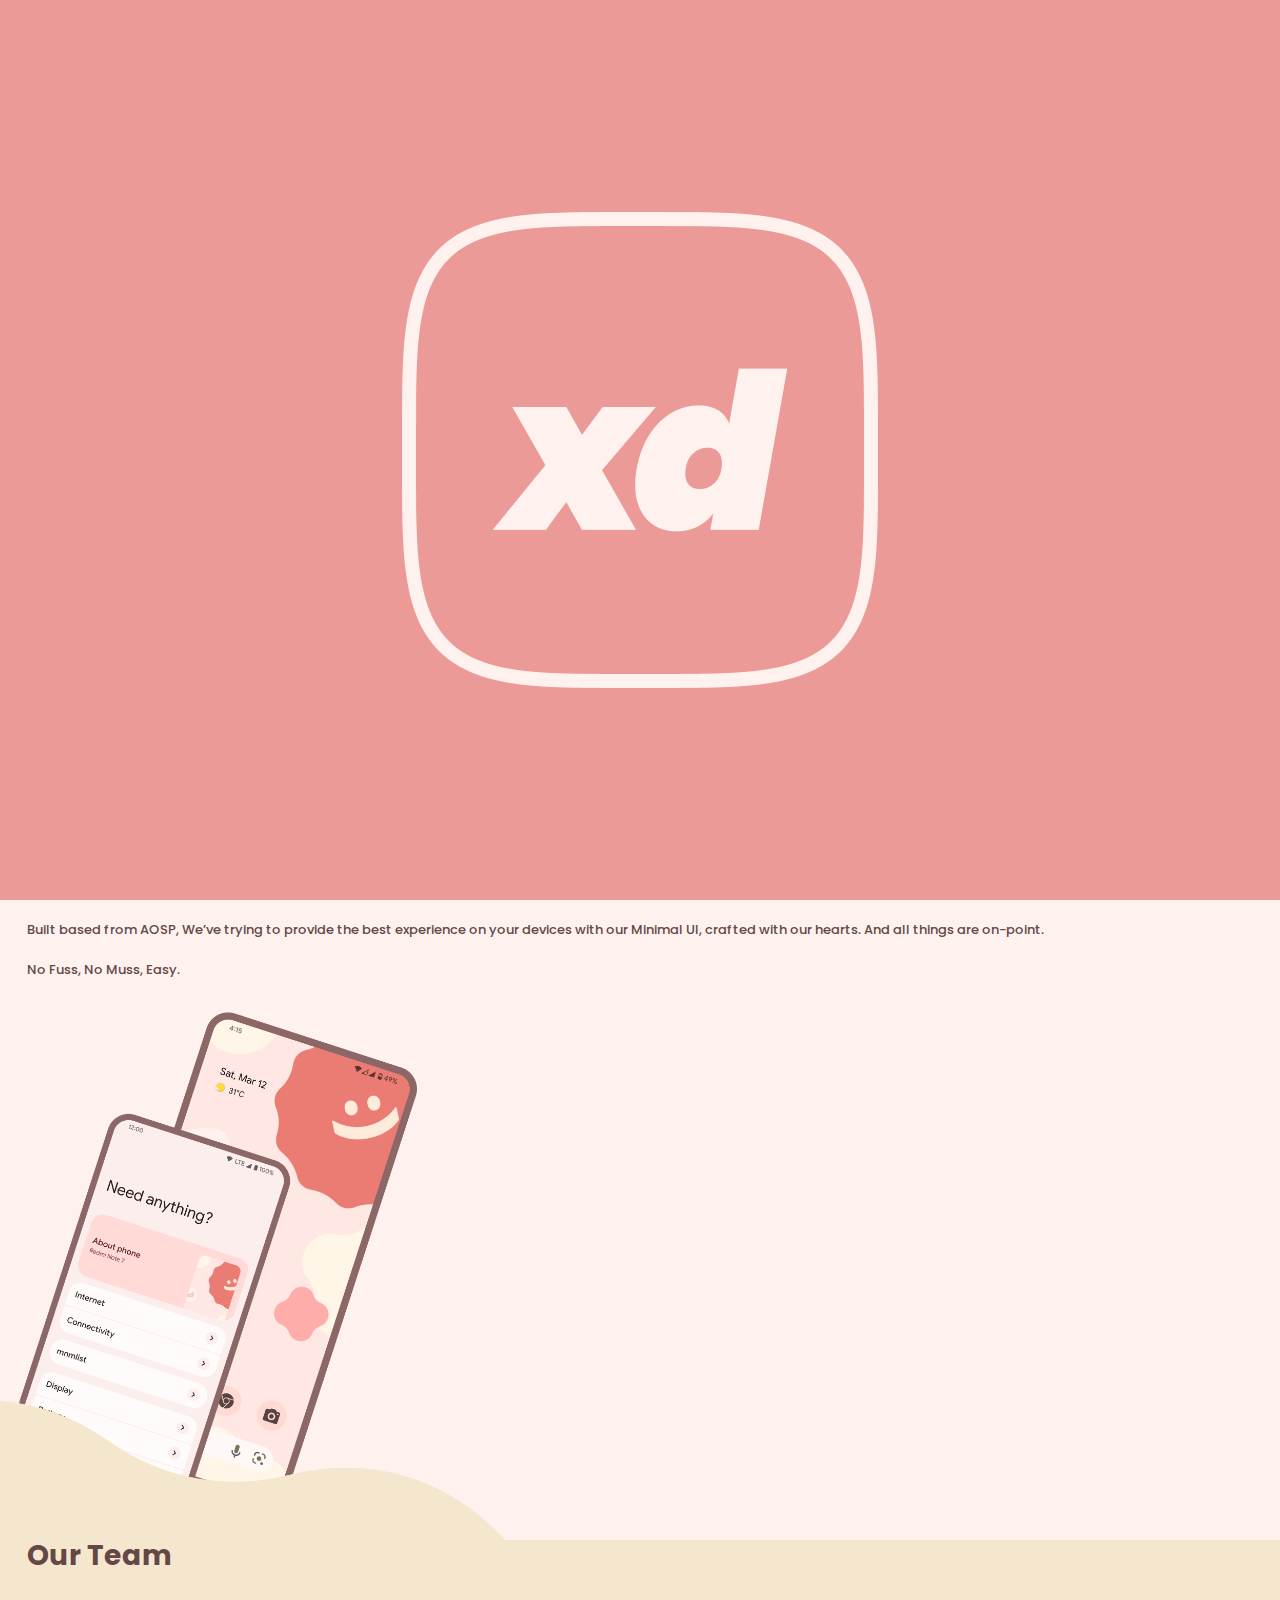
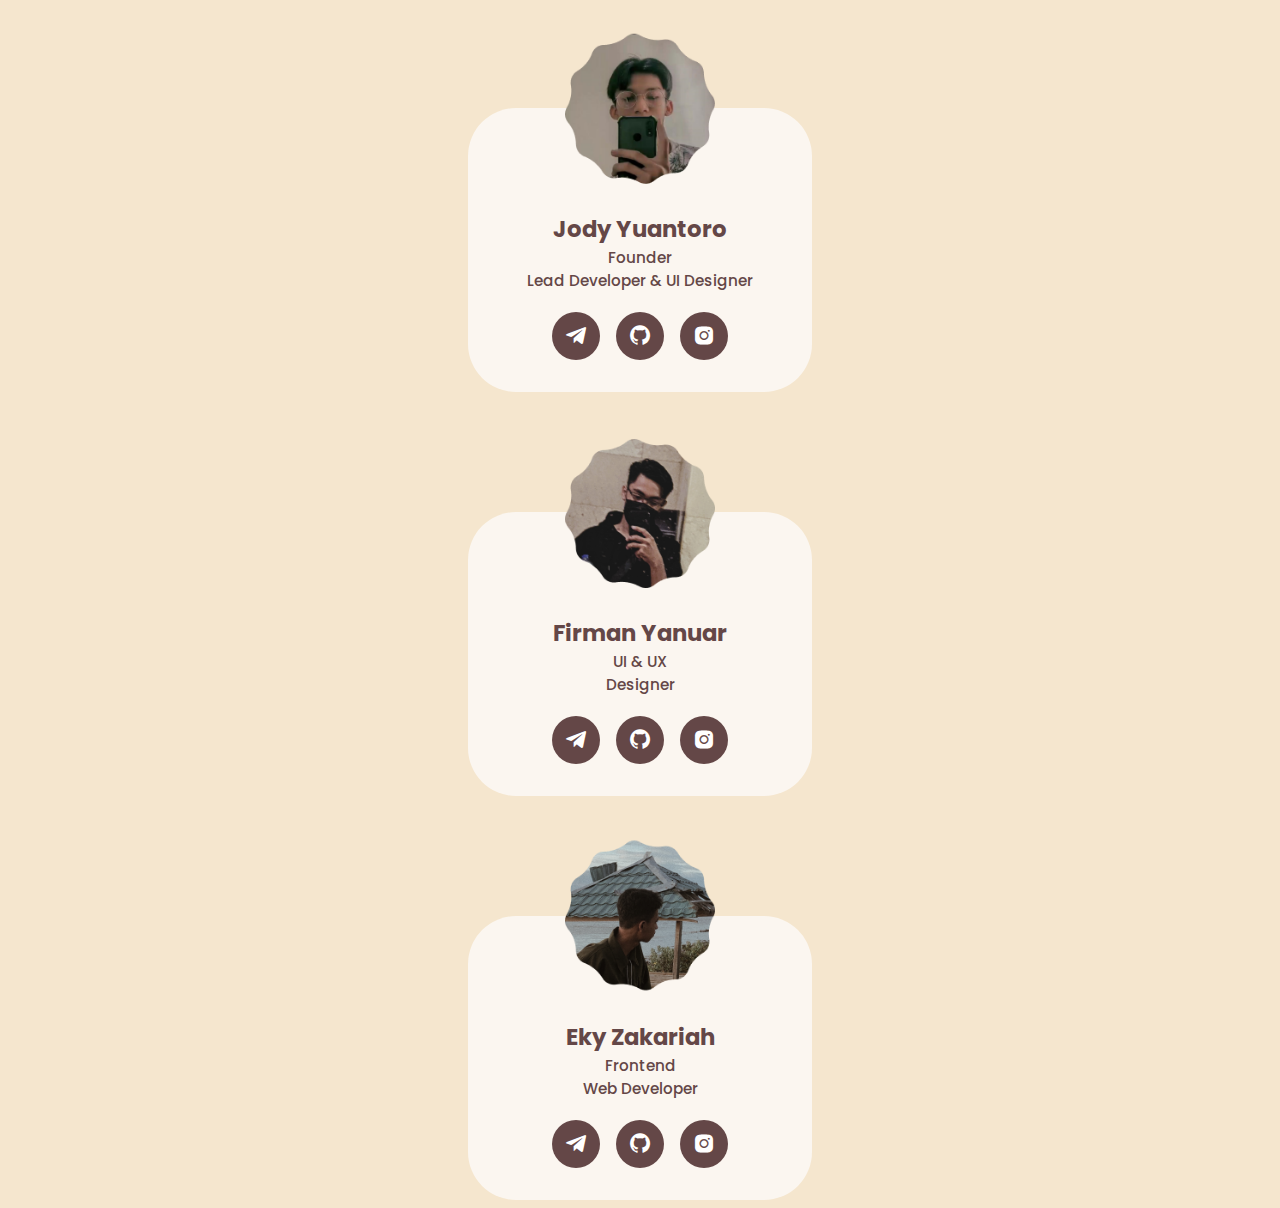
==== index.html @ 1f5476ee "xd_site: Update Firman Yanuar href" ====
<!DOCTYPE html>
<html lang="en">
   <head>
      <meta charset="UTF-8" />
      <meta http-equiv="X-UA-Compatible" content="IE=edge" />
      <meta name="viewport" content="width=device-width, initial-scale=1.0" />

      <title>xdroidOS | mnmlistBegins</title>
      <link rel="icon" type="image/x-icon" href="assets/img/xd-logo-fav.svg">

      <!-- /* =============== CSS =============== */ -->
      <link rel="stylesheet" href="assets/css/style.css" />

      <!-- /* =============== BoxIcons =============== */ -->
      <link href="https://unpkg.com/boxicons@2.1.2/css/boxicons.min.css" rel="stylesheet" />

      <!-- /* =============== Script =============== */ -->
      <script src="https://code.jquery.com/jquery-3.6.0.js" integrity="sha256-H+K7U5CnXl1h5ywQfKtSj8PCmoN9aaq30gDh27Xc0jk=" crossorigin="anonymous"></script>

   </head>
   <body>
      <div class="preloader">
         <div class="loading-bar">
            <img src="assets/img/preloading-logo.png" alt="xd" />
         </div>
      </div>
      <!-- /* =============== Header =============== */ -->
      <header id="header">
         <!-- /* =============== NavBar =============== */ -->
         <nav class="nav grid">
            <div>
               <a href="#" class="nav-logo">xd</a>
            </div>
            <div class="nav-menu" id="nav-menu">
               <ul class="nav-list">
                  <li class="nav-item">
                     <div class="nav-link-icon">
                        <i class="bx bxs-news"></i>
                     </div>
                     <a href="/news_site/news.html" class="nav-link"> News </a>
                  </li>
                  <li class="nav-item">
                     <div class="nav-link-icon">
                        <i class="bx bx-download"></i>
                     </div>
                     <a href="/release_site/release.html" class="nav-link"> Download </a>
                  </li>
                  <li class="nav-item">
                     <div class="nav-link-icon">
                        <i class="bx bx-code"></i>
                     </div>
                     <a href="https://github.com/xdroid-OSS" class="nav-link"> Sources</a>
                  </li>
                  <li class="nav-item">
                     <div class="nav-link-icon">
                        <i class="bx bx-images"></i>
                     </div>
                     <a href="/preview_site/preview.html" class="nav-link"> Screenshots </a>
                  </li>
               </ul>
            </div>
            <div class="nav-toggle" id="nav-toggle">
               <i class="bx bx-menu"></i>
            </div>
         </nav>
      </header>
      <!-- /* =============== Main =============== */ -->
      <main>
         <section id="#intro" class="intro">
            <div class="intro-content grid">
               <div class="intro-left-content">
                  <div class="intro-top">
                     <h1 class="intro-title section-title">Where Designs Meet Functionality</h1>
                     <p class="intro-text">An Android OS with Minimal Design Oriented With all the useful stuff that you love!</p>
                  </div>
                  <div class="intro-bottom">
                     <a href="/release_site/release.html" class="intro-btn">Get it Now!</a>
                  </div>
               </div>
               <div class="intro-right-content">
                  <img src="assets/img/intro.svg" alt="" class="intro-img" />
               </div>
            </div>
         </section>

         <section id="#about" class="about">
            <img src="assets/img/about-bg.png" alt="" class="about-bg" />
            <div class="about-content section grid">
               <div class="about-left-content">
                  <h1 class="about-title section-title">Brand new Experience yet Lightweight</h1>
                  <p class="about-text">
                     Built based from AOSP, We’ve trying to provide the best experience on your devices with our Minimal UI, crafted with our hearts. And all things are on-point. <br />
                     <br />
                     No Fuss, No Muss, Easy.
                  </p>
               </div>
               <div class="about-right-content">
                  <img src="assets/img/about.png" alt="" class="about-img" />
               </div>
            </div>
            <img src="assets/img/team-bg.png" alt="" class="team-header-bg" />
         </section>

         <section id="#team" class="team">
            <div class="team-content grid">
               <div class="team-top">
                  <h1 class="team-title section-title">Our Team</h1>
               </div>
               <div class="team-bottom">
                  <div class="team-card-content">
                     <div class="team-card">
                        <img src="assets/img/team1.png" alt="" class="team-card-img" />
                        <div class="team-card-info">
                           <h2 class="team-card-name">Jody Yuantoro</h2>
                           <p class="team-card-position">Founder</p>
                           <p class="team-card-position">Lead Developer & UI Designer</p>
                           <div class="team-card-link-content">
                              <a href="https://t.me/xyzuan" class="team-card-link"><i class="bx bxl-telegram team-card-link-icon"></i></a>
                              <a href="https://github.com/xyzuan" class="team-card-link"><i class="bx bxl-github team-card-link-icon"></i></a>
                              <a href="https://instagram.com/jodyyuan" class="team-card-link"><i class="bx bxl-instagram-alt team-card-link-icon"></i></a>
                           </div>
                        </div>
                     </div>

                     <div class="team-card">
                        <img src="assets/img/team2.png" alt="" class="team-card-img" />
                        <div class="team-card-info">
                           <h2 class="team-card-name">Firman Yanuar</h2>
                           <p class="team-card-position">UI & UX</p>
                           <p class="team-card-position">Designer</p>
                           <div class="team-card-link-content">
                              <a href="https://t.me/gerobaksariroti" class="team-card-link"><i class="bx bxl-telegram team-card-link-icon"></i></a>
                              <a href="https://github.com/Fr1ction" class="team-card-link"><i class="bx bxl-github team-card-link-icon"></i></a>
                              <a href="https://instagram.com/gerobaksariroti" class="team-card-link"><i class="bx bxl-instagram-alt team-card-link-icon"></i></a>
                           </div>
                        </div>
                     </div>

                     <div class="team-card">
                        <img src="assets/img/team3.png" alt="" class="team-card-img" />
                        <div class="team-card-info">
                           <h2 class="team-card-name">Eky Zakariah</h2>
                           <p class="team-card-position">Frontend</p>
                           <p class="team-card-position">Web Developer</p>
                           <div class="team-card-link-content">
                              <a href="https://t.me/hahahahahhhhh10" class="team-card-link"><i class="bx bxl-telegram team-card-link-icon"></i></a>
                              <a href="https://github.com/ekyzahahah" class="team-card-link"><i class="bx bxl-github team-card-link-icon"></i></a>
                              <a href="https://instagram.com/ekyzahahah" class="team-card-link"><i class="bx bxl-instagram-alt team-card-link-icon"></i></a>
                           </div>
                        </div>
                     </div>
                  </div>
               </div>
            </div>
         </section>
      </main>
      <!-- /* =============== Footer =============== */ -->
      <footer>
         <div class="footer-content grid"></div>
      </footer>
      <!-- /* =============== JavaScript =============== */ -->
      <script src="assets/js/script.js"></script>
   </body>
</html>
---- assets/css/style.css ----
/* =============== Google Font =============== */
@import url("https://fonts.googleapis.com/css2?family=Poppins:wght@400;500;600;700;800;900&display=swap");

/* =============== Variable =============== */
:root {
   --body-font: "Poppins", sans-serif;
   --normal-font-size: 0.95rem;
}

:root {
   --header-height: 4rem;
}

:root {
   --body-color: #ec9a98;
   --about-color: #fff2ee;
   --team-color: #f5e6ce;
   --white-text-color: #ffffff;
   --about-text-color: #644747;
   --team-text-color: #644747;
}

:root {
   --z-front: 100;
   --z-normal: 10;
   --z-back: -100;
}

/* =============== Loader =============== */
.preloader {
   position: fixed;
   top: 0;
   left: 0;
   width: 100%;
   height: 100%;
   z-index: 9999;
   background-color: var(--body-color);
 }
 .preloader .loading-bar {
   position: absolute;
   left: 50%;
   top: 50%;
   transform: translate(-50%,-50%);
 }

/* =============== Reset HTML =============== */
*,
*::before,
*::after {
   box-sizing: border-box;
   margin: 0;
   padding: 0;
}

html {
   scroll-behavior: smooth;
}

body {
   font-family: var(--body-font);
   font-size: var(--normal-font-size);
   font-weight: 500;
   background-color: var(--body-color);
}

a {
   text-decoration: none;
}

ul,
li {
   list-style: none;
}

img {
   width: 100%;
   height: auto;
   display: block;
}

/* =============== Layout =============== */
.grid {
   display: grid;
   max-width: 1280px;
   grid-template-columns: 100%;
   padding: 0 1.7rem;
}

.section-title {
   font-size: 1.75rem;
   line-height: 1.15;
}

/* =============== NavBar =============== */
header {
   width: 100%;
   z-index: var(--z-front);
}

.nav {
   height: var(--header-height);
   display: flex;
   justify-content: space-between;
   align-items: center;
}

.nav-logo {
   font-size: 1.5rem;
   font-weight: 900;
   font-style: italic;
   color: var(--white-text-color);
}

.nav-toggle {
   font-size: 1.5rem;
   color: var(--white-text-color);
}

@media screen and (max-width: 820px) {
   .nav-menu {
      background-color: var(--body-color);
      width: 90%;
      position: fixed;
      top: 50%;
      left: 50%;
      transform: translate(-50%, -50%);
      padding: 2rem 1rem;
      border-radius: 2rem;
      opacity: 0;
      visibility: hidden;
      z-index: var(--z-front);
   }

   .nav-link::after {
      display: none;
   }
}

.nav-list {
   display: flex;
   flex-direction: column;
   gap: 1.5rem;
}

.nav-item {
   display: flex;
   align-items: center;
   gap: 1.5rem;
}

.nav-link-icon {
   padding-left: 1rem;
   font-size: 1.5rem;
   color: var(--white-text-color);
   display: inline-flex;
}

.nav-link {
   color: var(--white-text-color);
   font-weight: 500;
   gap: 1rem;
   position: relative;
}

.nav-link::after {
   position: absolute;
   content: "";
   top: 22.5px;
   left: 0;
   width: 0%;
   height: 2px;
   background-color: var(--white-text-color);
   transition: all 0.3s ease;
}

.nav-link:hover:after {
   width: 100%;
}

.show-menu {
   opacity: 1;
   visibility: visible;
}

.main-blur {
   filter: blur(30px);
   background-color: rgba(255, 255, 255, 0.4);
}

/* =============== Intro =============== */
.intro {
   padding-bottom: var(--header-height);
   color: var(--white-text-color);
}

.intro-content {
   padding-top: var(--header-height);
}

.intro-text {
   font-size: small;
   color: var(--white-text-color);
}

.intro-title {
   width: 90%;
   font-size: 2rem;
   margin-bottom: 1rem;
}

.intro-top {
   margin-bottom: 2.5rem;
}

.intro-btn {
   background-color: var(--white-text-color);
   color: var(--body-color);
   padding: 0.75rem 2rem;
   border-radius: 3rem;
   font-weight: 700;
}

/* =============== About =============== */
.about {
   position: relative;
   color: var(--about-text-color);
   overflow: hidden;
}

.about-content {
   margin-top: calc(2.5 * var(--header-height));
   background-color: var(--about-color);
}

.about-text {
   color: var(--about-text-color);
   font-size: small;
}

.about-bg {
   position: absolute;
   z-index: var(--z-back);
   width: 860px;
   left: -180px;
}

.about-title {
   margin-bottom: 2rem;
}

.about-right-content {
   margin-top: 2rem;
}

.about-img {
   width: 420px;
   transform: translateX(-75px);
}

/* =============== Team =============== */
.team {
   background-color: var(--team-color);
   color: var(--about-text-color);
}

.team-title {
   color: var(--team-text-color);
}

.team-1 {
   margin-bottom: 8rem;
}

.team-header-bg {
   width: 860px;
   position: absolute;
   bottom: -720px;
   left: -300px;
}

.team-top {
   margin-bottom: calc(2 * var(--header-height));
}

.team-card-content {
   display: flex;
   flex-direction: column;
   gap: 7.5rem;
   position: relative;
   padding: 0.5rem;
}

.team-card {
   position: relative;
   display: flex;
   background-color: #FBF6F0;
   flex-direction: column;
   gap: 1rem;
   border-radius: 3rem;
   padding: 2rem;
}

.team-card-img {
   position: absolute;
   top: 50%;
   left: 50%;
   transform: translate(-50%, -145%);
   width: 150px;
}

.team-card-info {
   color: var(--team-text-color);
   padding-top: 4.5rem;
   text-align: center;
}

.team-card-name {
   color: var(--team-text-color);
}

.team-card-link-content {
   margin-top: 1.25rem;
   display: flex;
   gap: 1rem;
   justify-content: center;
   align-items: center;
}

.team-card-link {
   font-size: 1.5rem;
   background-color: var(--team-text-color);
   display: inline-flex;
   padding: 0.75rem;
   border-radius: 50%;
   color: var(--white-text-color);
}

@media screen and (max-width: 360px) {
   .section-title {
      font-size: 1.5rem;
   }

   .intro-title {
      font-size: 1.75rem;
      width: 100%;
   }
}

@media screen and (min-width: 412px) {
   .intro-title {
      width: 85%;
   }

   .intro-text {
      width: 90%;
   }

   .intro-img {
      width: 360px;
      margin: 0 auto;
   }

   .about-img {
      transform: translateX(-35px);
   }

   .team-card-content {
      width: 360px;
      margin: 0 auto;
   }
}

@media screen and (min-width: 428px) {
   .intro-title {
      width: 80%;
   }

   .about-img {
      transform: translateX(-30px);
   }
}
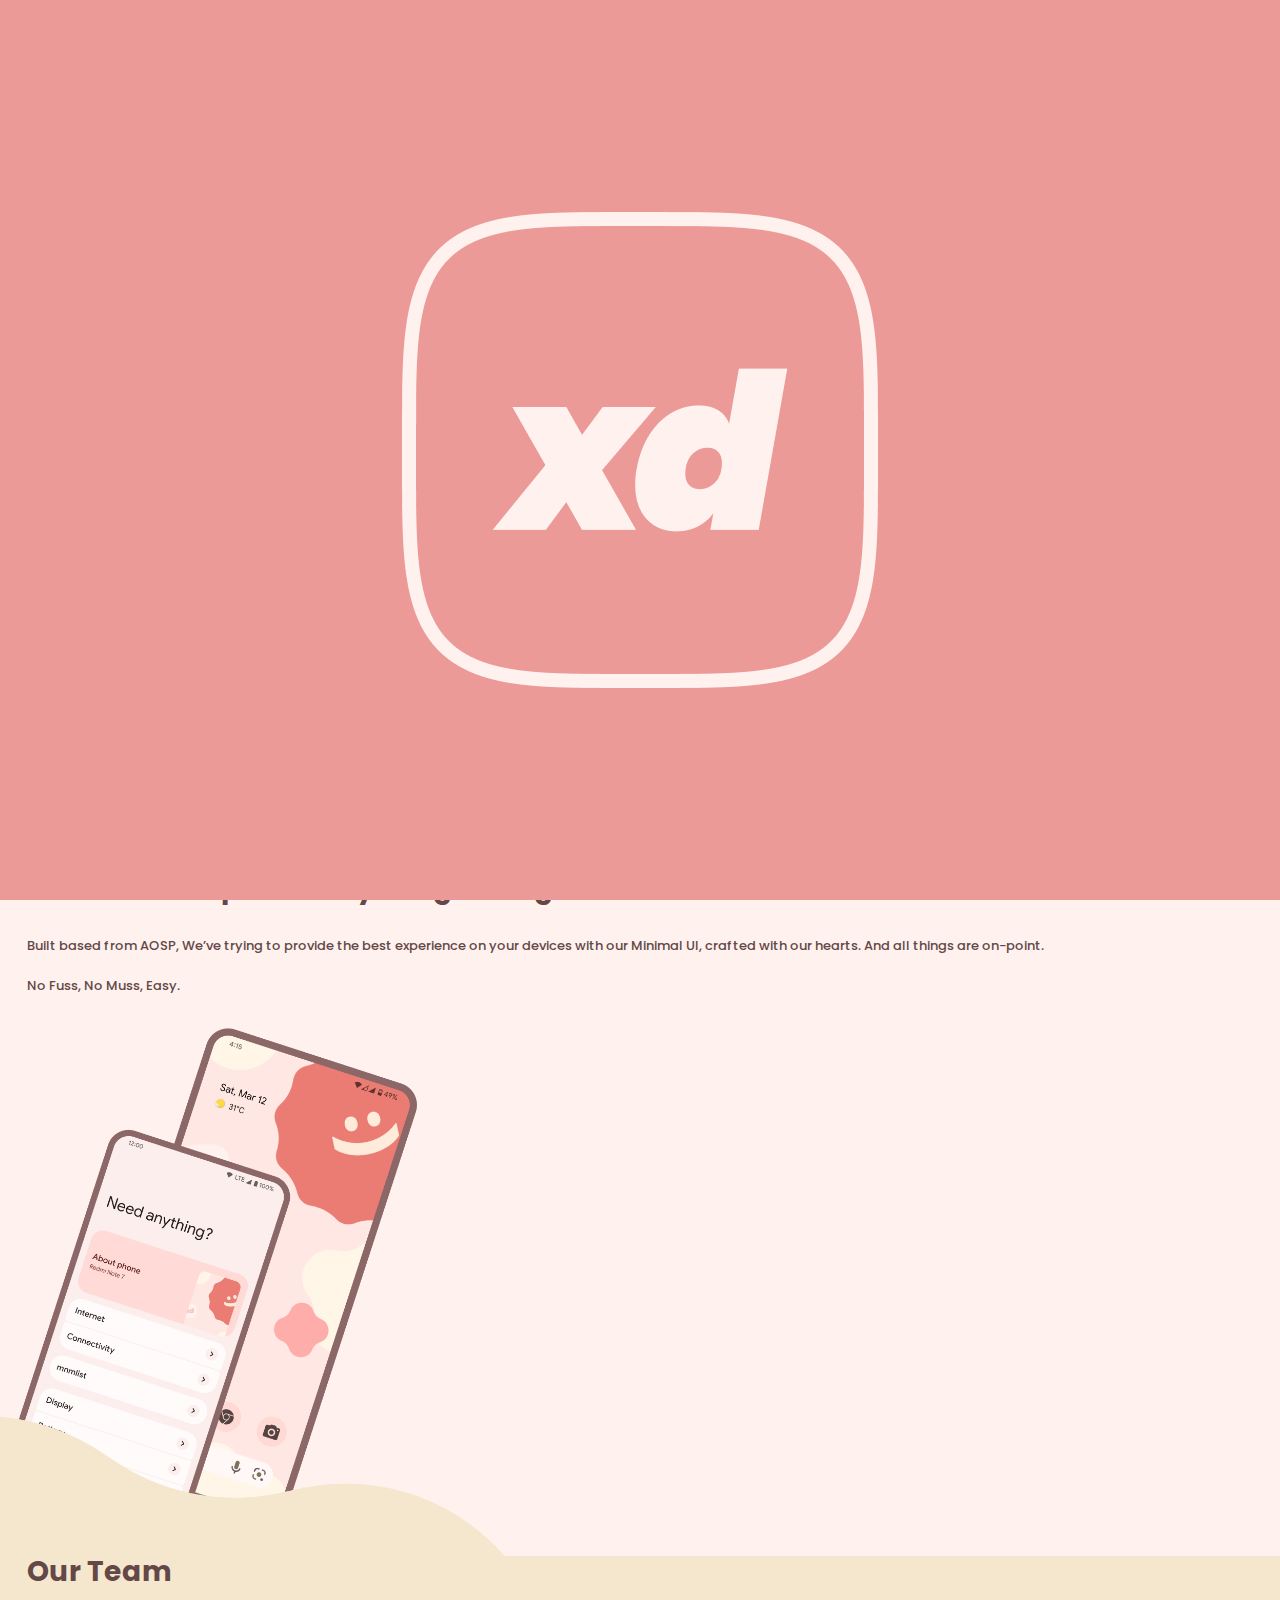
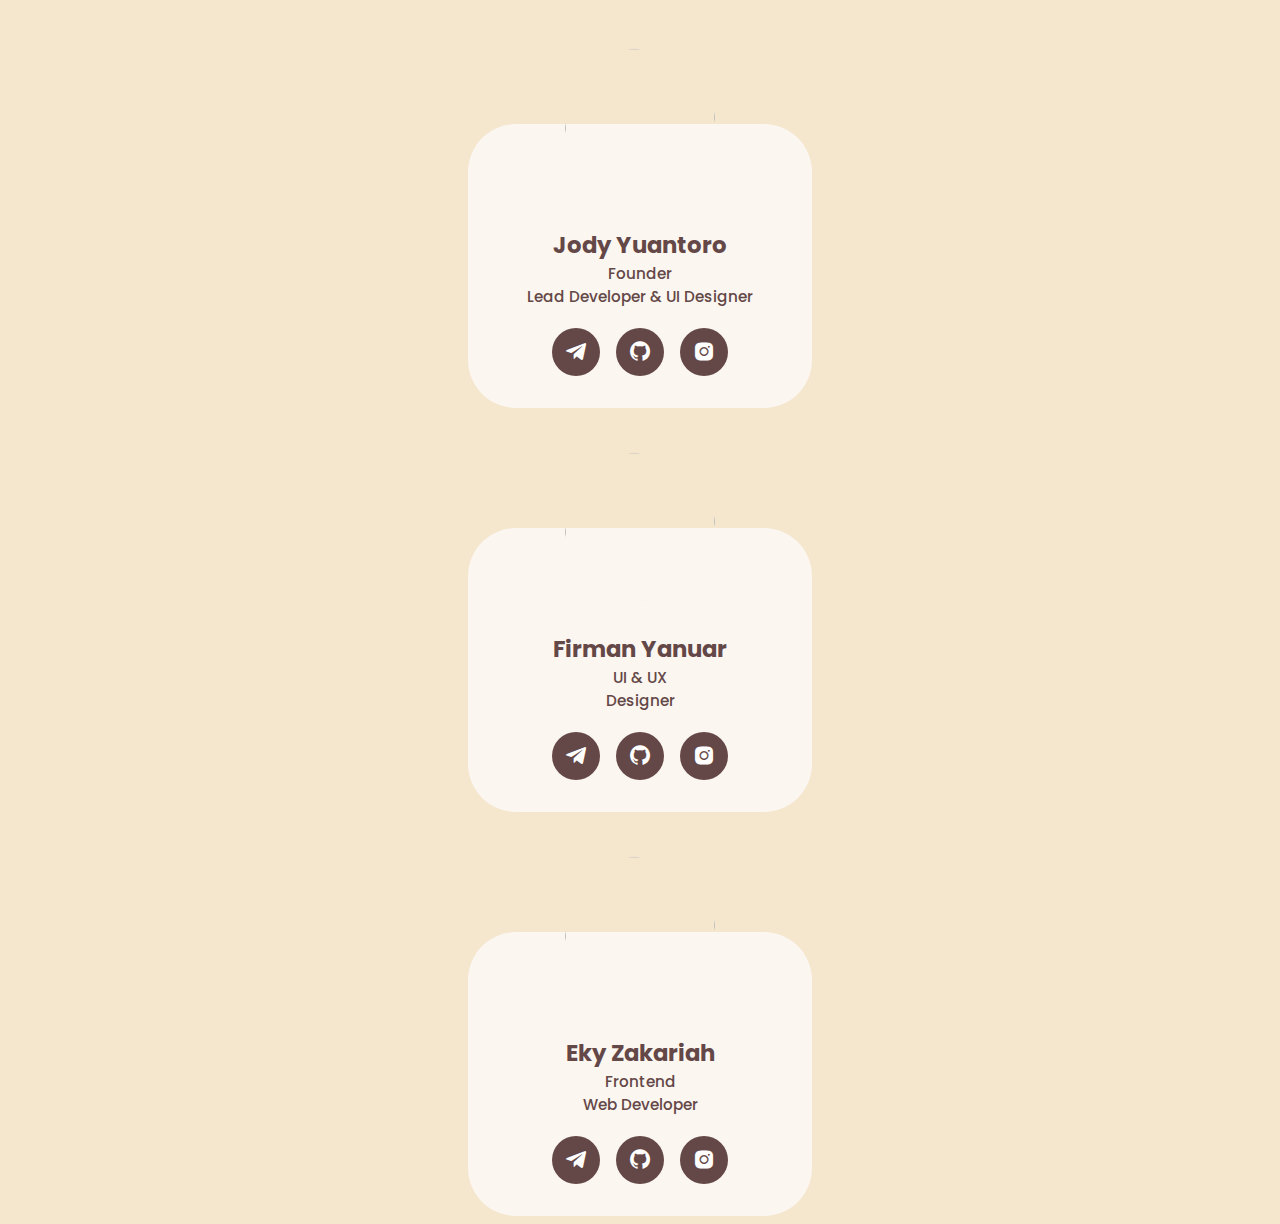
==== commit 0430238b: "xd_site: Fetch team profile image from Github" ====
--- a/index.html
+++ b/index.html
@@ -5,8 +5,28 @@
       <meta http-equiv="X-UA-Compatible" content="IE=edge" />
       <meta name="viewport" content="width=device-width, initial-scale=1.0" />
 
+      <!-- /* =============== SEO =============== */ -->
       <title>xdroidOS | mnmlistBegins</title>
-      <link rel="icon" type="image/x-icon" href="assets/img/xd-logo-fav.svg">
+      <meta name="description" content="An Android OS with Minimal Design Oriented With all the useful stuff that you love!" />
+      <meta property="og:title" content="xdroidOS | mnmlistBegins" />
+      <meta property="og:site_name" content="xdroidOS | mnmlistBegins" />
+      <meta property="og:description" content="An Android OS with Minimal Design Oriented With all the useful stuff that you love!" />
+      <meta property="og:url" content="https://xd.xyzscape.xyz" />
+      <meta property="og:image:width" content="1080" />
+      <meta property="og:image:height" content="565" />
+      <meta property="og:type" content="website" />
+      <meta property="og:locale" content="en_US" />
+      <meta property="og:image" content="https://github.com/xdroid-oss/xd_sites/raw/xyzuan/assets/img/banner.png" />
+      <meta name="twitter:card" content="summary_large_image" />
+      <meta name="twitter:site" content="@xdroidOS" />
+      <meta name="twitter:title" content="xdroidOS | mnmlistBegins" />
+      <meta name="twitter:description" content="An Android OS with Minimal Design Oriented With all the useful stuff that you love!" />
+      <meta name="twitter:image" content="https://github.com/xdroid-oss/xd_sites/raw/xyzuan/assets/img/banner.png" />
+      <meta name="twitter:image:width" content="1080" />
+      <meta name="twitter:image:height" content="565" />
+      <link rel="canonical" href="https://xd.xyzscape.xyz" />
+
+      <link rel="icon" type="image/x-icon" href="assets/img/xd-logo-fav.svg" />
 
       <!-- /* =============== CSS =============== */ -->
       <link rel="stylesheet" href="assets/css/style.css" />
@@ -109,7 +129,7 @@
                <div class="team-bottom">
                   <div class="team-card-content">
                      <div class="team-card">
-                        <img src="assets/img/team1.png" alt="" class="team-card-img" />
+                        <img src="https://avatars.githubusercontent.com/u/57469823?v=4" alt="" class="team-card-img" />
                         <div class="team-card-info">
                            <h2 class="team-card-name">Jody Yuantoro</h2>
                            <p class="team-card-position">Founder</p>
@@ -123,7 +143,7 @@
                      </div>
 
                      <div class="team-card">
-                        <img src="assets/img/team2.png" alt="" class="team-card-img" />
+                        <img src="https://avatars.githubusercontent.com/u/34088764?v=4" alt="" class="team-card-img" />
                         <div class="team-card-info">
                            <h2 class="team-card-name">Firman Yanuar</h2>
                            <p class="team-card-position">UI & UX</p>
@@ -137,7 +157,7 @@
                      </div>
 
                      <div class="team-card">
-                        <img src="assets/img/team3.png" alt="" class="team-card-img" />
+                        <img src="https://avatars.githubusercontent.com/u/99869733?v=4" alt="" class="team-card-img" />
                         <div class="team-card-info">
                            <h2 class="team-card-name">Eky Zakariah</h2>
                            <p class="team-card-position">Frontend</p>
--- a/assets/css/style.css
+++ b/assets/css/style.css
@@ -98,7 +98,7 @@
 }
 
 .nav {
-   height: var(--header-height);
+   height: 5rem;
    display: flex;
    justify-content: space-between;
    align-items: center;
@@ -305,7 +305,12 @@
    top: 50%;
    left: 50%;
    transform: translate(-50%, -145%);
+   mask-image: url(/assets/img/team-profile-mask.png);
+   mask-repeat: no-repeat;
    width: 150px;
+   height: 150px;
+   -webkit-mask-image: url(/assets/img/team-profile-mask.png);
+   -webkit-mask-repeat: no-repeat;
 }
 
 .team-card-info {
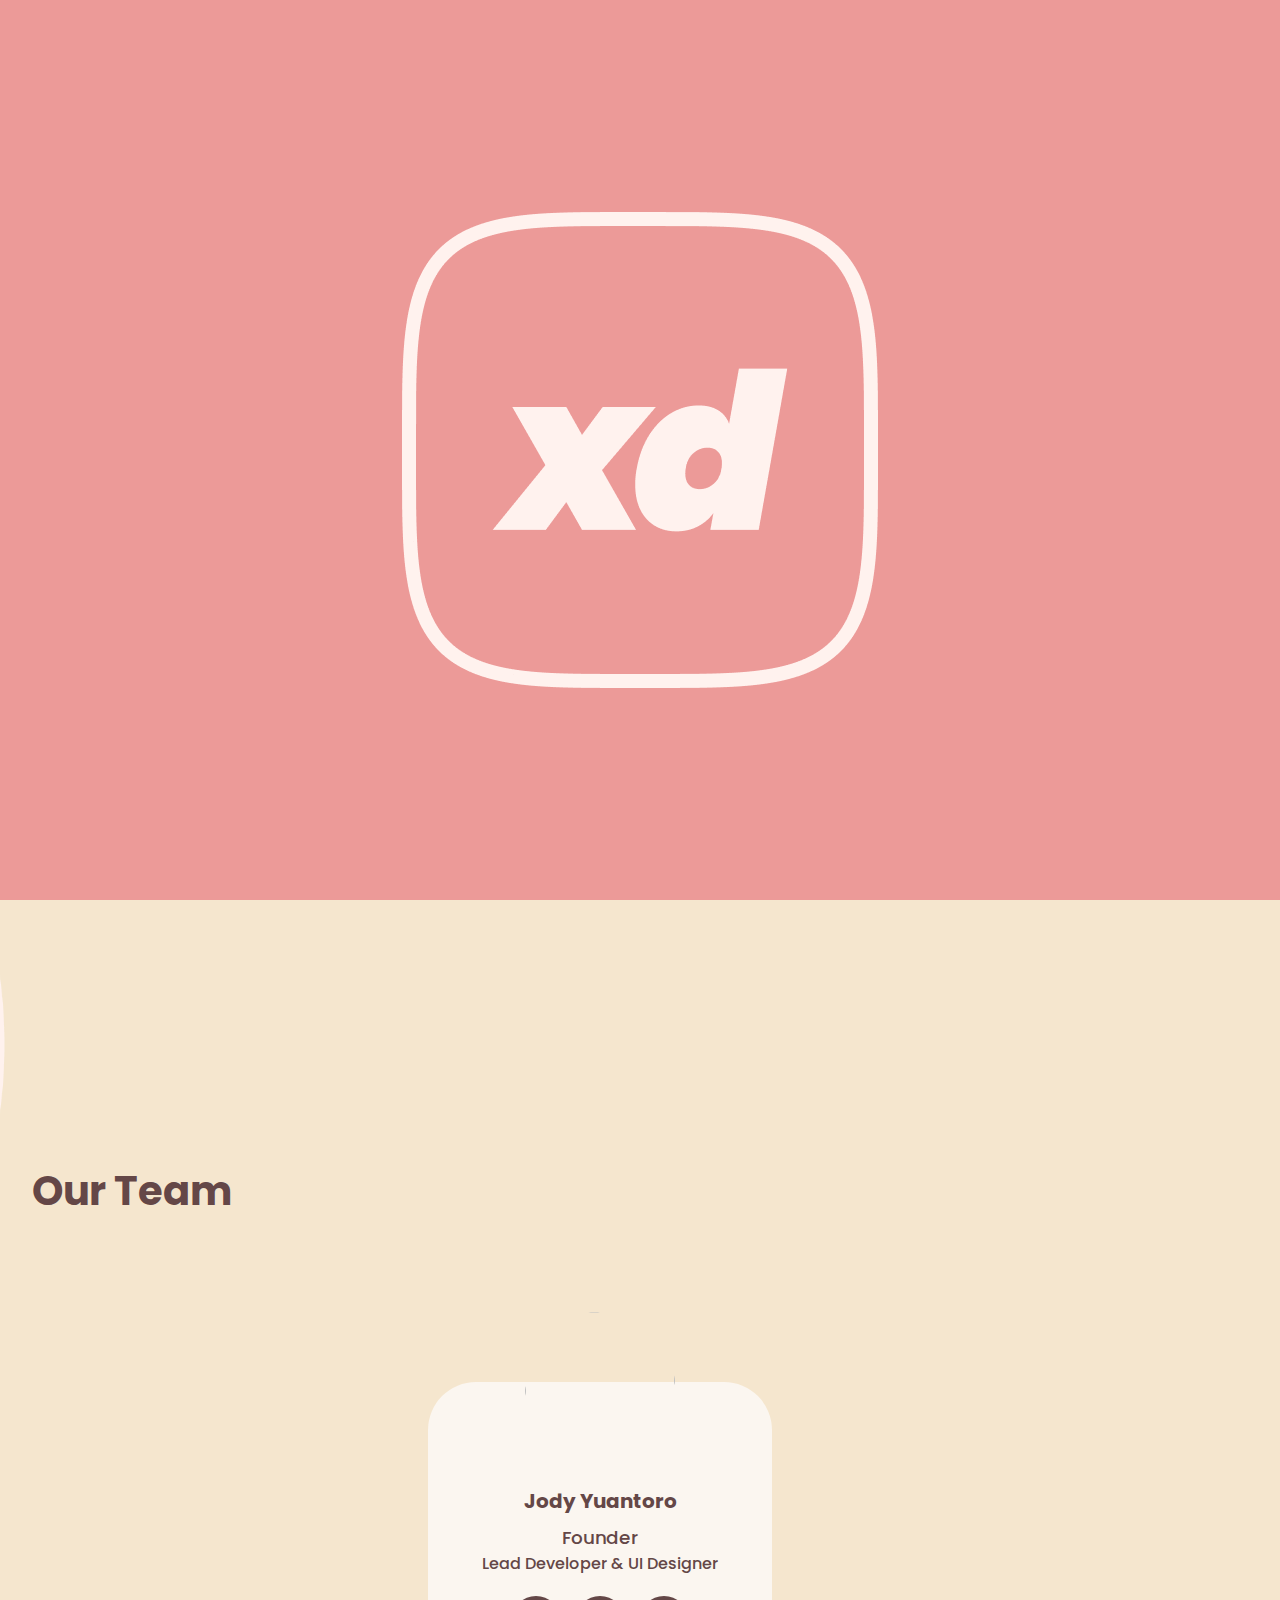
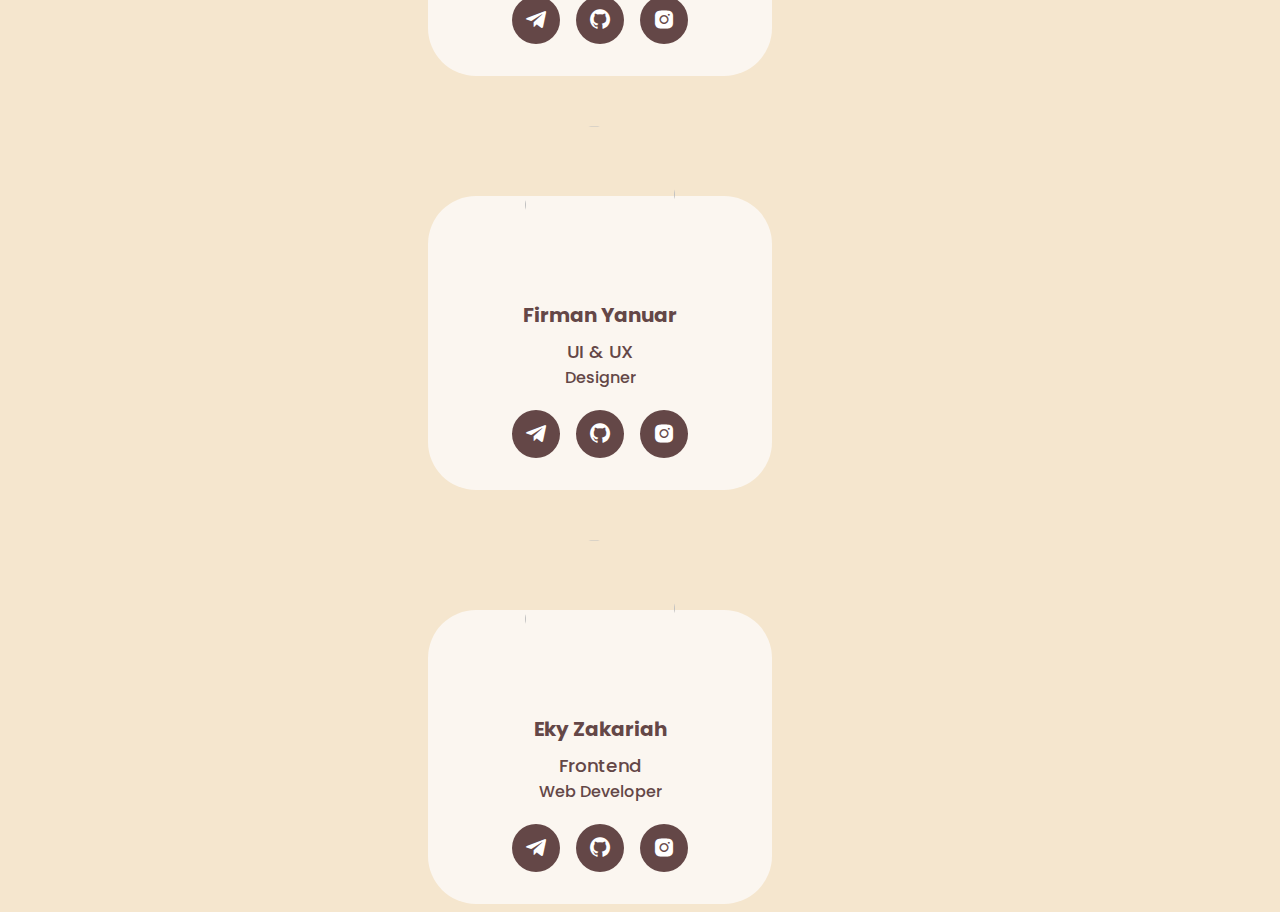
==== commit 6344a804: "xd_site: Add Responsive for Tablet view" ====
--- a/index.html
+++ b/index.html
@@ -36,7 +36,6 @@
 
       <!-- /* =============== Script =============== */ -->
       <script src="https://code.jquery.com/jquery-3.6.0.js" integrity="sha256-H+K7U5CnXl1h5ywQfKtSj8PCmoN9aaq30gDh27Xc0jk=" crossorigin="anonymous"></script>
-
    </head>
    <body>
       <div class="preloader">
@@ -178,6 +177,10 @@
       <footer>
          <div class="footer-content grid"></div>
       </footer>
+
+      <div class="scroll-content" id="scroll-up">
+         <a href="#header" class="scroll-link"><i class="bx bxs-chevron-up"></i></a>
+      </div>
       <!-- /* =============== JavaScript =============== */ -->
       <script src="assets/js/script.js"></script>
    </body>
--- a/assets/css/style.css
+++ b/assets/css/style.css
@@ -4,11 +4,19 @@
 /* =============== Variable =============== */
 :root {
    --body-font: "Poppins", sans-serif;
-   --normal-font-size: 0.95rem;
+   --normal-font-size: 0.85rem;
 }
 
 :root {
-   --header-height: 4rem;
+   --header-height: 5rem;
+   --normal-font-size: 1.15rem;
+}
+
+@media screen and (max-width: 540px) {
+   :root {
+      --header-height: 4rem;
+      --normal-font-size: 0.85rem;
+   }
 }
 
 :root {
@@ -35,13 +43,13 @@
    height: 100%;
    z-index: 9999;
    background-color: var(--body-color);
- }
- .preloader .loading-bar {
+}
+.preloader .loading-bar {
    position: absolute;
    left: 50%;
    top: 50%;
-   transform: translate(-50%,-50%);
- }
+   transform: translate(-50%, -50%);
+}
 
 /* =============== Reset HTML =============== */
 *,
@@ -58,7 +66,6 @@
 
 body {
    font-family: var(--body-font);
-   font-size: var(--normal-font-size);
    font-weight: 500;
    background-color: var(--body-color);
 }
@@ -81,7 +88,7 @@
 /* =============== Layout =============== */
 .grid {
    display: grid;
-   max-width: 1280px;
+   max-width: 1200px;
    grid-template-columns: 100%;
    padding: 0 1.7rem;
 }
@@ -116,7 +123,7 @@
    color: var(--white-text-color);
 }
 
-@media screen and (max-width: 820px) {
+@media screen and (max-width: 767px) {
    .nav-menu {
       background-color: var(--body-color);
       width: 90%;
@@ -197,23 +204,28 @@
    padding-top: var(--header-height);
 }
 
-.intro-text {
-   font-size: small;
-   color: var(--white-text-color);
-}
-
 .intro-title {
    width: 90%;
-   font-size: 2rem;
+   font-size: 1.85rem;
    margin-bottom: 1rem;
+}
+
+.intro-text {
+   color: var(--white-text-color);
+   font-size: var(--normal-font-size);
 }
 
 .intro-top {
    margin-bottom: 2.5rem;
 }
 
+.intro-bottom {
+   max-width: max-content;
+}
+
 .intro-btn {
    background-color: var(--white-text-color);
+   font-size: var(--normal-font-size);
    color: var(--body-color);
    padding: 0.75rem 2rem;
    border-radius: 3rem;
@@ -234,7 +246,7 @@
 
 .about-text {
    color: var(--about-text-color);
-   font-size: small;
+   font-size: var(--normal-font-size);
 }
 
 .about-bg {
@@ -254,7 +266,7 @@
 
 .about-img {
    width: 420px;
-   transform: translateX(-75px);
+   transform: translateX(-80px);
 }
 
 /* =============== Team =============== */
@@ -293,7 +305,7 @@
 .team-card {
    position: relative;
    display: flex;
-   background-color: #FBF6F0;
+   background-color: #fbf6f0;
    flex-direction: column;
    gap: 1rem;
    border-radius: 3rem;
@@ -305,11 +317,11 @@
    top: 50%;
    left: 50%;
    transform: translate(-50%, -145%);
-   mask-image: url(/assets/img/team-profile-mask.png);
+   mask-image: url(/assets/img/team-profile-mask.svg);
    mask-repeat: no-repeat;
    width: 150px;
    height: 150px;
-   -webkit-mask-image: url(/assets/img/team-profile-mask.png);
+   -webkit-mask-image: url(/assets/img/team-profile-mask.svg);
    -webkit-mask-repeat: no-repeat;
 }
 
@@ -321,6 +333,12 @@
 
 .team-card-name {
    color: var(--team-text-color);
+   font-size: 1.25rem;
+}
+
+.team-card-position:nth-child(2) {
+   margin-top: 0.5rem;
+   font-size: var(--normal-font-size);
 }
 
 .team-card-link-content {
@@ -340,20 +358,37 @@
    color: var(--white-text-color);
 }
 
-@media screen and (max-width: 360px) {
-   .section-title {
-      font-size: 1.5rem;
-   }
-
-   .intro-title {
-      font-size: 1.75rem;
-      width: 100%;
+.scroll-content {
+   position: fixed;
+   background-color: var(--body-color);
+   bottom: 30px;
+   right: 30px;
+   display: none;
+   justify-content: center;
+   align-items: center;
+   padding: 0.5rem;
+   border-radius: 0.75rem;
+}
+
+.scroll-link {
+   font-size: 2rem;
+   display: inline-flex;
+   color: var(--white-text-color);
+}
+
+@media screen and (min-width: 390px) {
+   .intro-title {
+      width: 90%;
+   }
+
+   .about-img {
+      transform: translateX(-70px);
    }
 }
 
 @media screen and (min-width: 412px) {
    .intro-title {
-      width: 85%;
+      width: 80%;
    }
 
    .intro-text {
@@ -366,7 +401,7 @@
    }
 
    .about-img {
-      transform: translateX(-35px);
+      transform: translateX(-45px);
    }
 
    .team-card-content {
@@ -383,4 +418,172 @@
    .about-img {
       transform: translateX(-30px);
    }
-}
+
+   .about-title {
+      width: 90%;
+   }
+}
+
+@media screen and (min-width: 540px) {
+   .intro-title {
+      font-size: 2rem;
+      width: 65%;
+   }
+
+   .intro-text {
+      width: 65%;
+   }
+
+   .intro-img {
+      transform: translateX(20px);
+   }
+
+   .about-bg {
+      width: 250%;
+      left: -300px;
+   }
+
+   .team-header-bg {
+      width: 200%;
+      bottom: -930px;
+      left: -280px;
+   }
+
+   .about-img {
+      width: 440px;
+      transform: translateX(30px);
+   }
+}
+
+@media screen and (min-width: 568px) {
+   .intro-title {
+      width: 70%;
+   }
+}
+
+@media screen and (min-width: 767px) {
+   .nav-toggle {
+      display: none;
+   }
+
+   .nav-list {
+      flex-direction: row;
+      justify-content: flex-end;
+   }
+
+   .nav-link-icon {
+      display: none;
+   }
+
+   .grid {
+      padding: 0 2rem;
+   }
+
+   .section-title {
+      font-size: 2.25rem;
+   }
+
+   .nav-menu {
+      width: 60%;
+   }
+
+   .nav-logo,
+   .nav-toggle {
+      font-size: 2rem;
+   }
+
+   .intro-content {
+      padding-top: var(--header-height);
+      position: relative;
+   }
+
+   .intro-title {
+      width: 50%;
+   }
+
+   .intro-text {
+      width: 60%;
+   }
+
+   .intro-img {
+      position: absolute;
+      width: 480px;
+      top: -50%;
+      right: -50%;
+      transform: translate(-70%, 12.5%);
+      z-index: var(--z-back);
+   }
+
+   .about {
+      padding-bottom: calc(3 * var(--header-height));
+      position: relative;
+   }
+
+   .about-content {
+      grid-template-columns: 75% 25%;
+      background-color: transparent;
+   }
+
+   .about-bg {
+      width: 180%;
+      top: 50px;
+      left: -500px;
+   }
+
+   .about-text {
+      width: 70.5%;
+      text-align: justify;
+   }
+
+   .about-img {
+      position: absolute;
+      width: 510px;
+      top: 120px;
+      right: -45px;
+   }
+
+   .team-header-bg {
+      width: 160%;
+      bottom: -1050px;
+      left: -190px;
+   }
+
+   .scroll-link {
+      font-size: 2.5rem;
+   }
+}
+
+@media screen and (min-width: 800px) {
+   .section-title {
+      font-size: 2.5rem;
+   }
+
+   .intro-title {
+      width: 55%;
+   }
+
+   .about-title {
+      width: 90%;
+   }
+
+   .about-img {
+      top: 140px;
+      right: -45px;
+   }
+
+   .team-header-bg {
+      bottom: -1105px;
+   }
+}
+
+@media screen and (min-width: 820px) {
+   .team-header-bg {
+      bottom: -1135px;
+   }
+}
+
+@media screen and (min-width: 834px) {
+   .team-header-bg {
+      bottom: -1150px;
+   }
+}
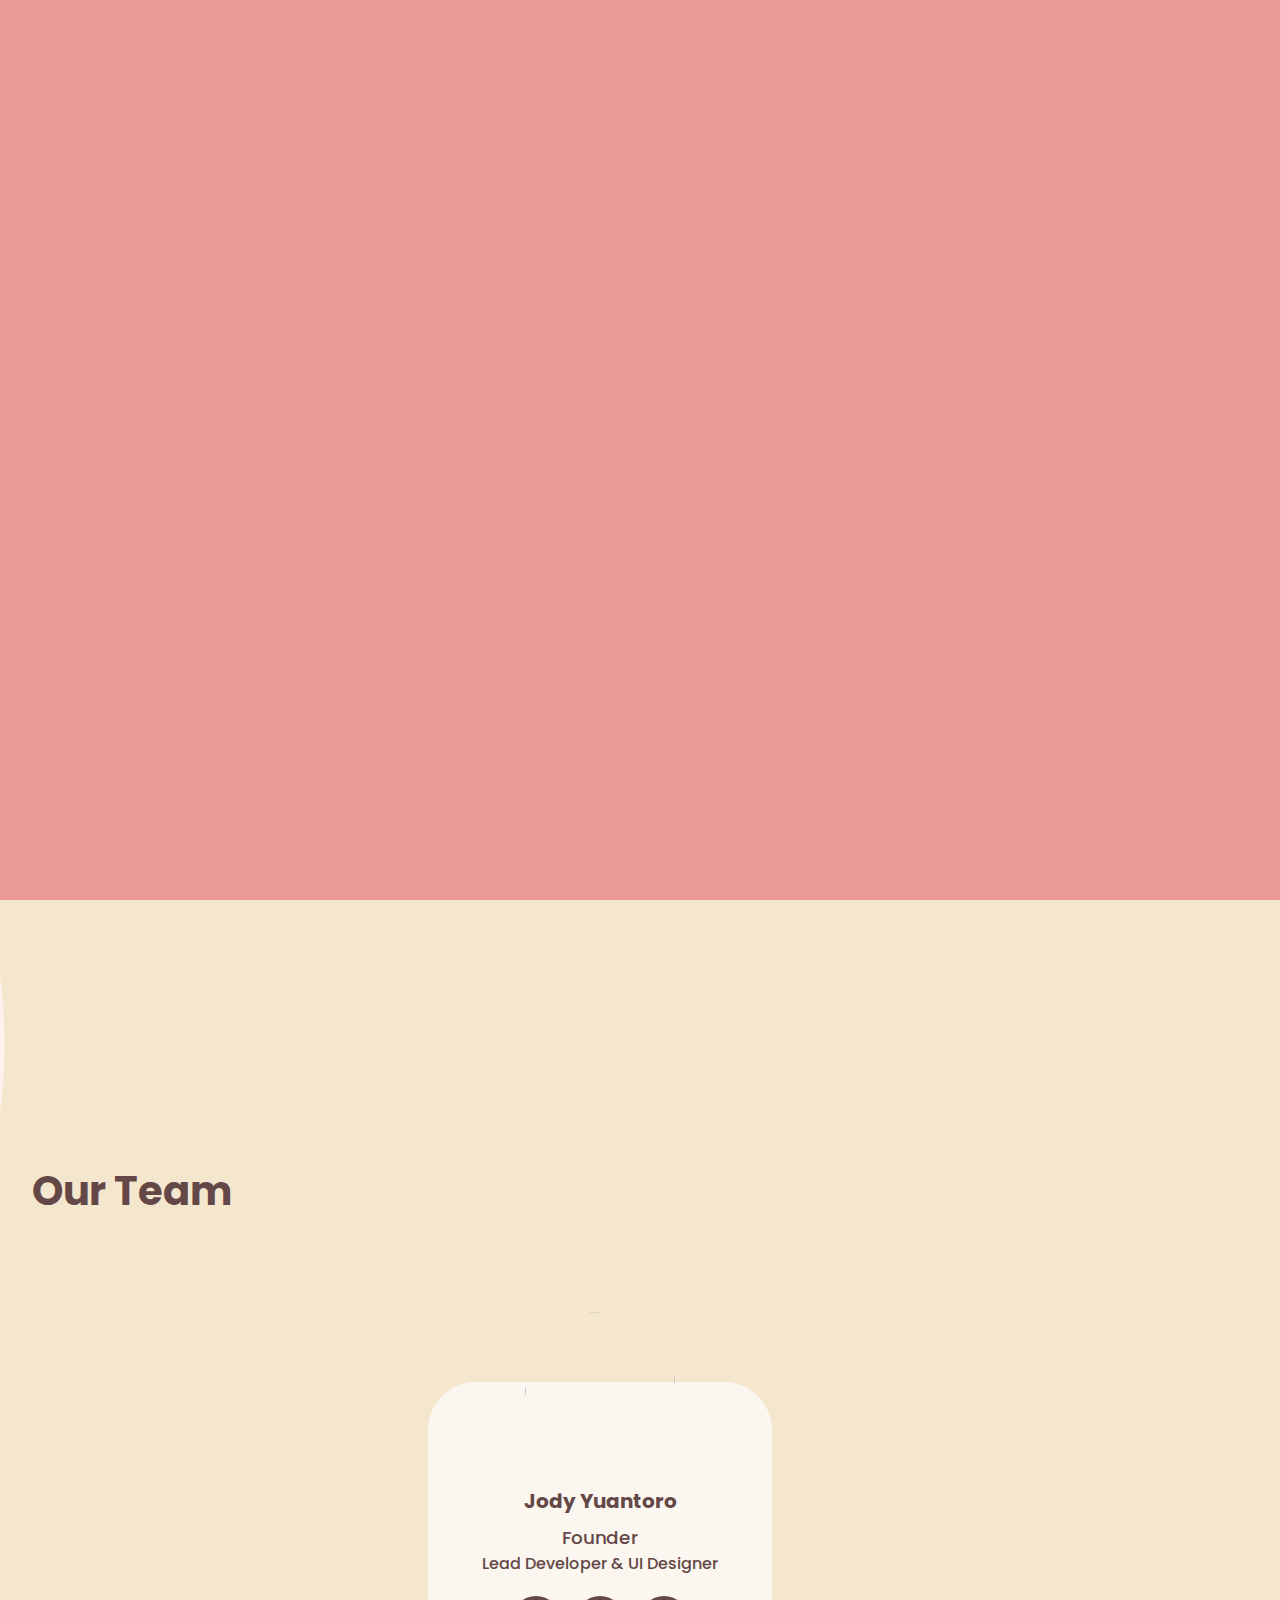
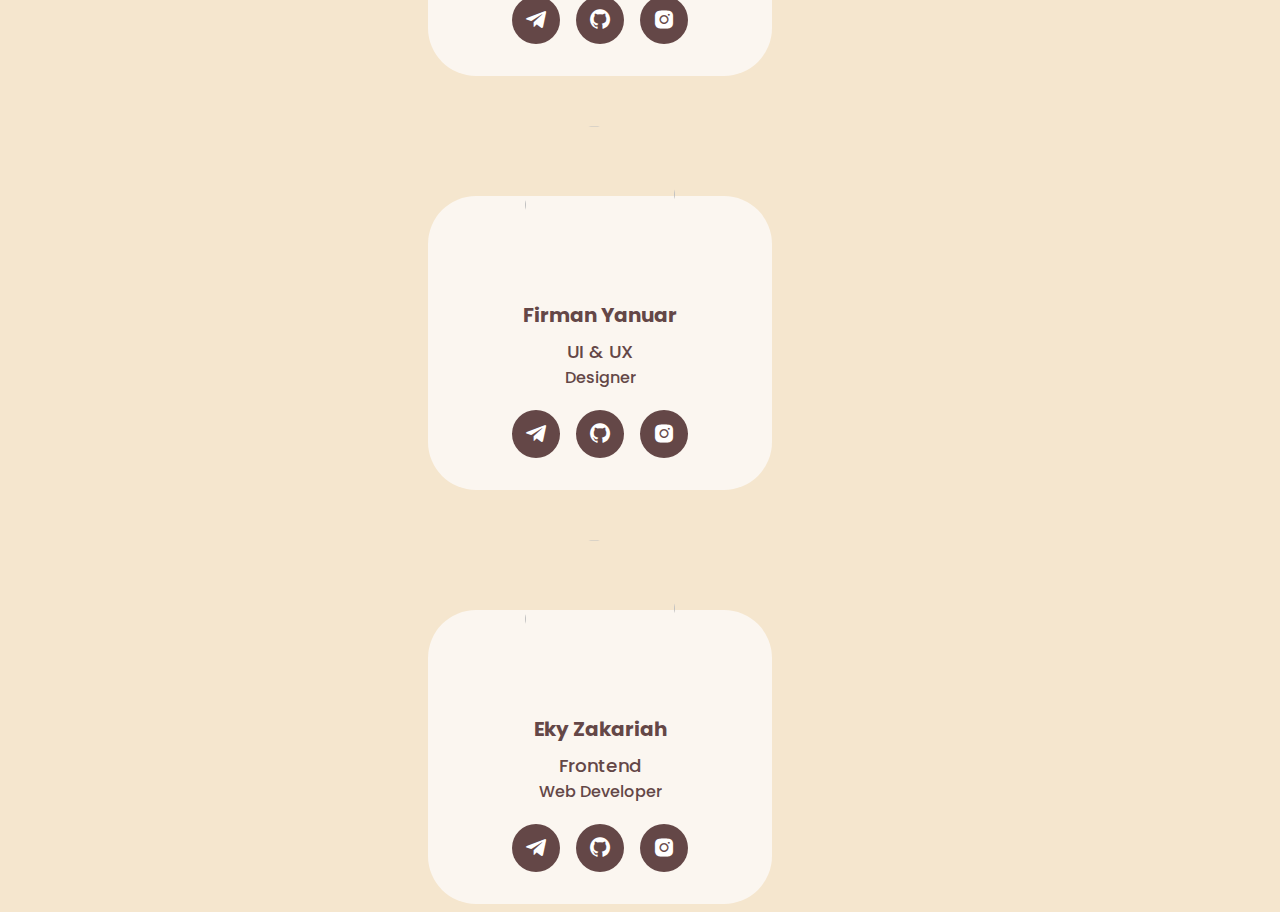
==== commit e4306644: "xd_site: Use Simply as preloader animation" ====
--- a/index.html
+++ b/index.html
@@ -36,11 +36,13 @@
 
       <!-- /* =============== Script =============== */ -->
       <script src="https://code.jquery.com/jquery-3.6.0.js" integrity="sha256-H+K7U5CnXl1h5ywQfKtSj8PCmoN9aaq30gDh27Xc0jk=" crossorigin="anonymous"></script>
+      <script src="https://unpkg.com/@lottiefiles/lottie-player@latest/dist/lottie-player.js"></script>
+
    </head>
    <body>
       <div class="preloader">
          <div class="loading-bar">
-            <img src="assets/img/preloading-logo.png" alt="xd" />
+            <lottie-player src="/assets/img/preloading-logo.json" loop autoplay />
          </div>
       </div>
       <!-- /* =============== Header =============== */ -->
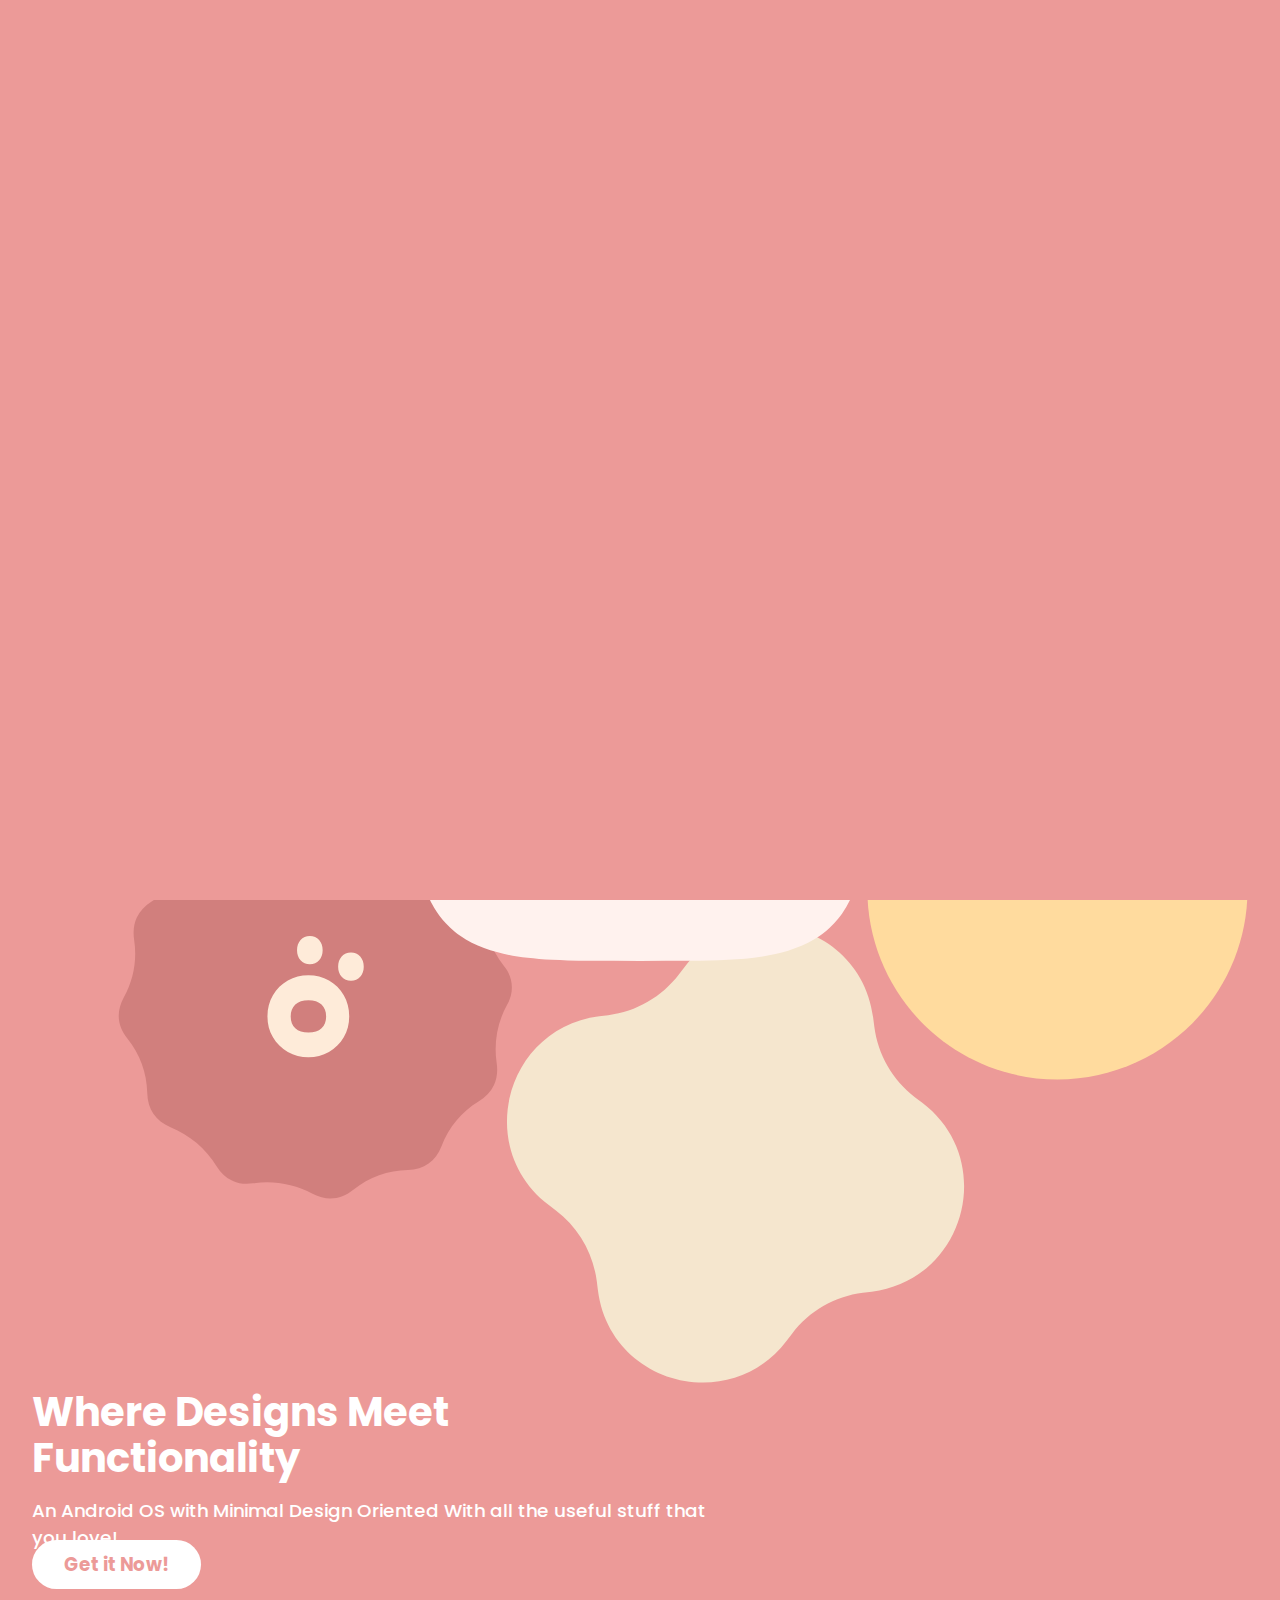
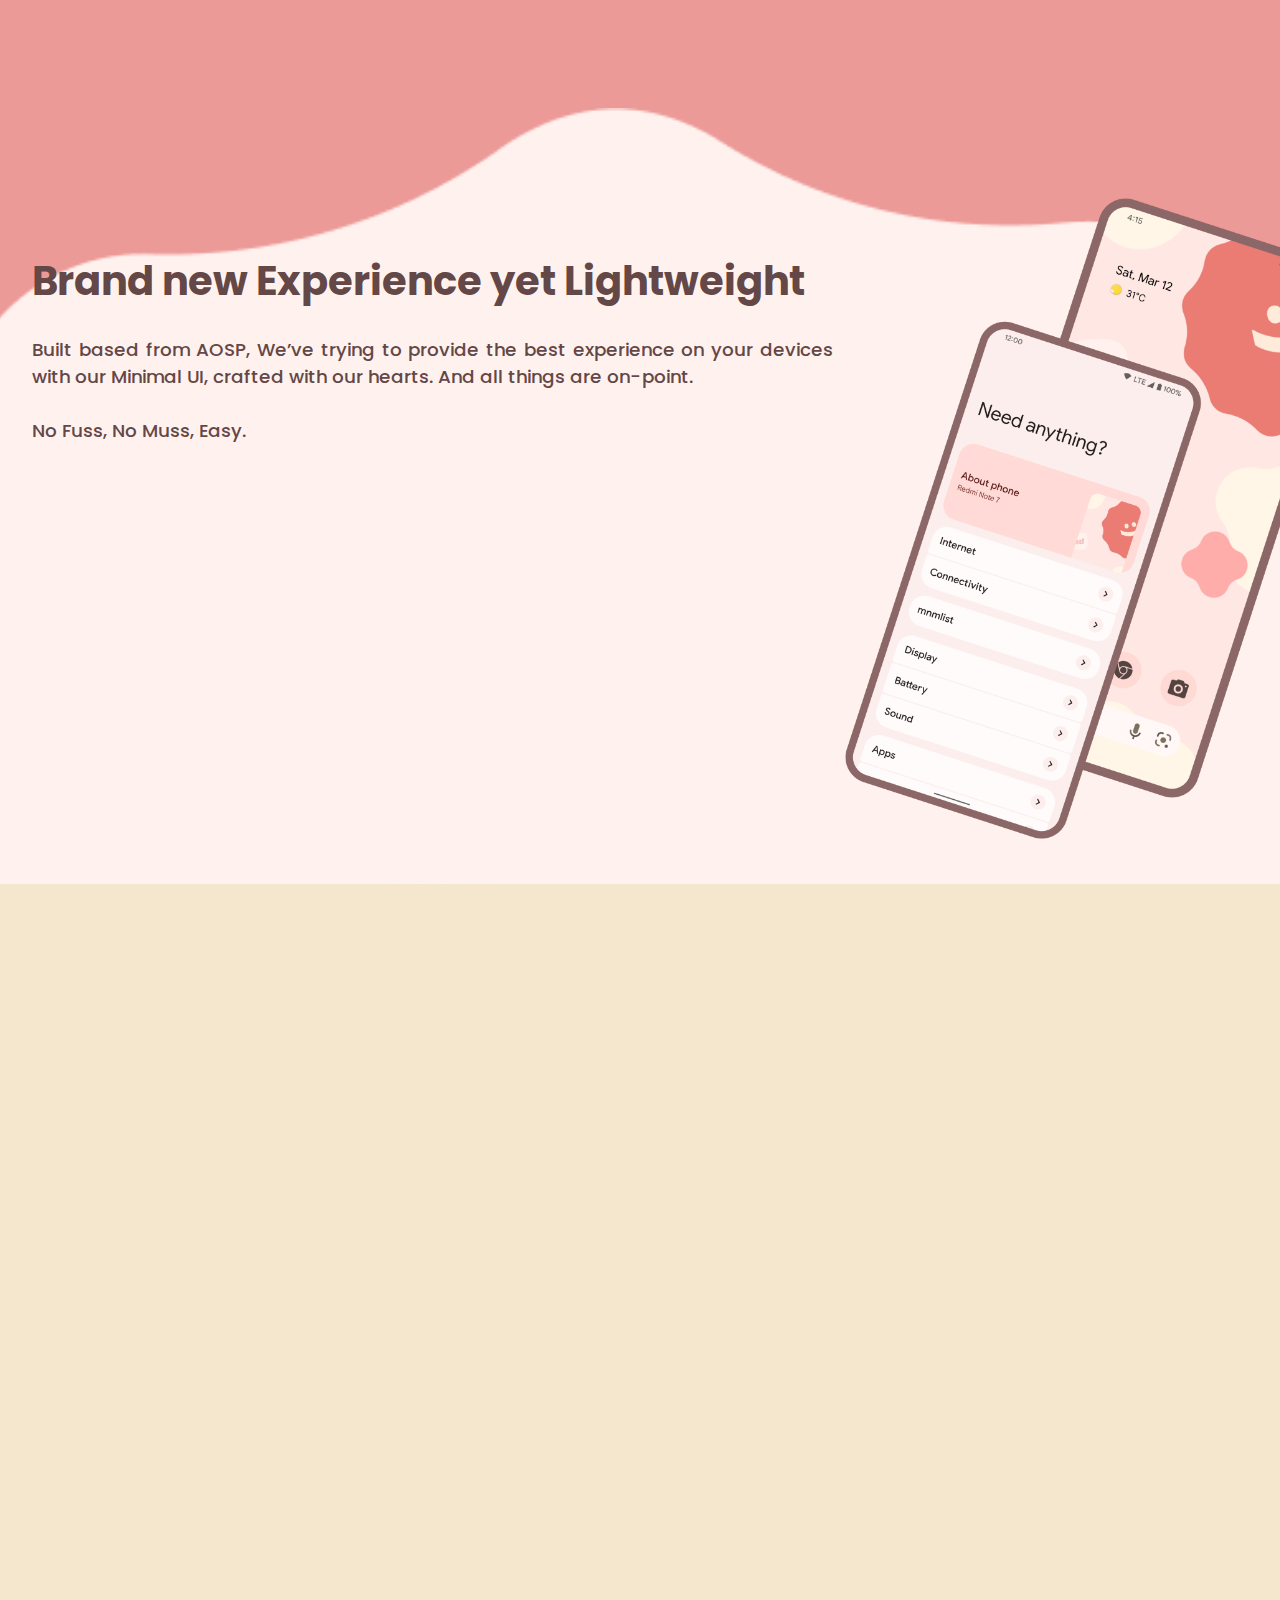
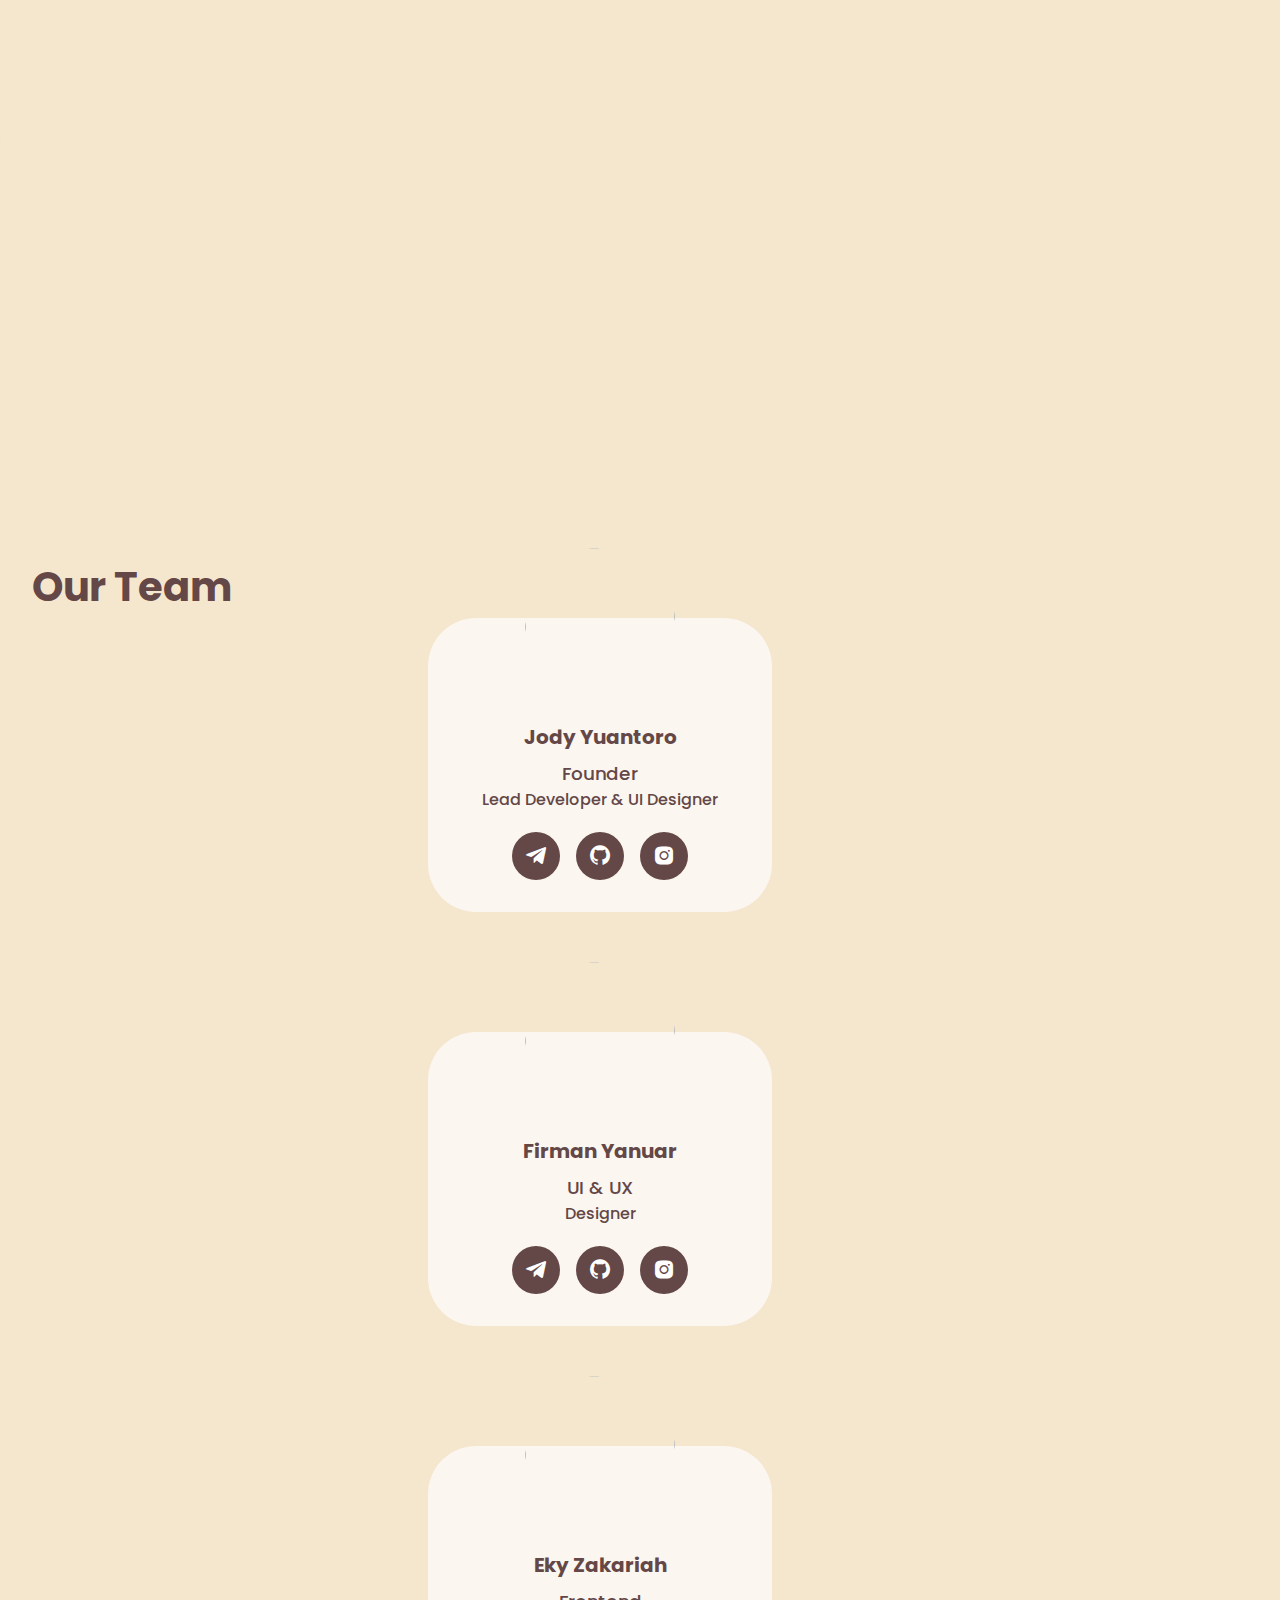
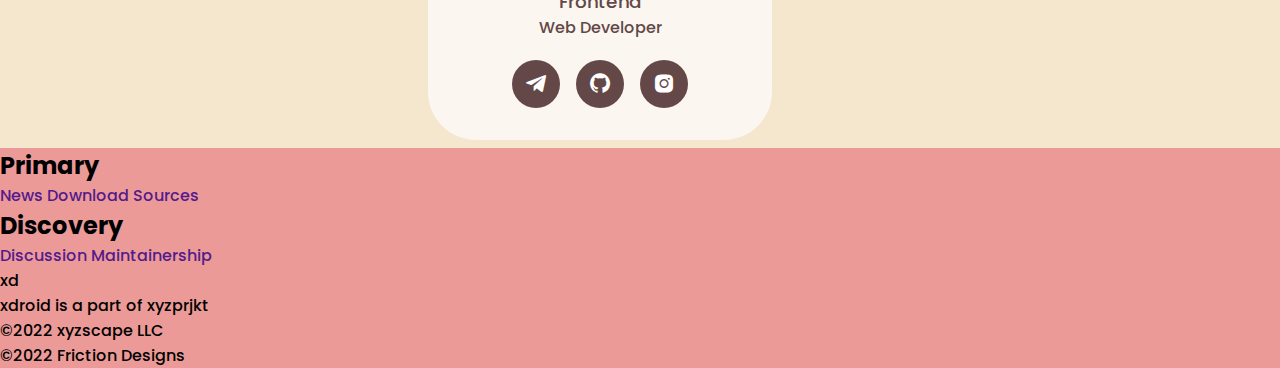
==== commit 4415abd4: "xd_site: Use Simply as preloader animation" ====
--- a/index.html
+++ b/index.html
@@ -40,149 +40,180 @@
 
    </head>
    <body>
-      <div class="preloader">
-         <div class="loading-bar">
-            <lottie-player src="/assets/img/preloading-logo.json" loop autoplay />
+      <div class="wrapper-container" id="wrapper-container">
+         <div class="preloader">
+            <div class="loading-bar">
+               <lottie-player src="/assets/img/preloading-logo.json" loop autoplay />
+            </div>
+         </div>
+
+         <!-- /* =============== Header =============== */ -->
+         <header id="header">
+            <!-- /* =============== NavBar =============== */ -->
+            <nav class="nav grid">
+               <div>
+                  <a href="#" class="nav-logo">xd</a>
+               </div>
+               <div class="nav-menu" id="nav-menu">
+                  <ul class="nav-list">
+                     <li class="nav-item">
+                        <div class="nav-link-icon">
+                           <i class="bx bxs-news"></i>
+                        </div>
+                        <a href="/news_site/news.html" class="nav-link"> News </a>
+                     </li>
+                     <li class="nav-item">
+                        <div class="nav-link-icon">
+                           <i class="bx bx-download"></i>
+                        </div>
+                        <a href="/release_site/release.html" class="nav-link"> Download </a>
+                     </li>
+                     <li class="nav-item">
+                        <div class="nav-link-icon">
+                           <i class="bx bx-code"></i>
+                        </div>
+                        <a href="https://github.com/xdroid-OSS" class="nav-link"> Sources</a>
+                     </li>
+                     <li class="nav-item">
+                        <div class="nav-link-icon">
+                           <i class="bx bx-images"></i>
+                        </div>
+                        <a href="/preview_site/preview.html" class="nav-link"> Screenshots </a>
+                     </li>
+                  </ul>
+               </div>
+               <div class="nav-toggle" id="nav-toggle">
+                  <i class="bx bx-menu"></i>
+               </div>
+            </nav>
+            <!-- /* =============== Intro =============== */ -->
+            <div class="intro-bg"><img src="assets/img/intro.svg" alt="" /></div>
+            <section class="intro section">
+               <div class="intro-container grid">
+                  <div class="intro-top-content">
+                     <h1 class="intro-title section-title">Where Designs Meet Functionality</h1>
+                     <p class="intro-text">An Android OS with Minimal Design Oriented With all the useful stuff that you love!</p>
+                  </div>
+                  <div class="intro-bottom-content">
+                     <a href="/release_site/release.html" class="intro-btn">Get it Now!</a>
+                  </div>
+               </div>
+            </section>
+         </header>
+         <!-- /* =============== About =============== */ -->
+         <main class="main" id="main">
+            <section class="about section">
+               <div class="about-bg"><img src="assets/img/about-bg.png" alt="" /></div>
+               <div class="about-container grid">
+                  <div class="about-content">
+                     <h1 class="about-title section-title">Brand new Experience yet Lightweight</h1>
+                     <p class="about-text">
+                        Built based from AOSP, We’ve trying to provide the best experience on your devices with our Minimal UI, crafted with our hearts. And all things are on-point. <br />
+                        <br />
+                        No Fuss, No Muss, Easy.
+                     </p>
+                  </div>
+                  <div class="about-content">
+                     <img src="assets/img/about.png" alt="" class="about-img" />
+                  </div>
+               </div>
+            </section>
+
+            <!-- /* =============== Team =============== */ -->
+            <section class="team section">
+               <div class="team-bg"><img src="assets/img/team-bg.png" alt="" /></div>
+               <div class="team-container grid">
+                  <div class="team-content">
+                     <h1 class="team-title section-title">Our Team</h1>
+                  </div>
+                  <div class="team-content">
+                     <div class="team-card-content">
+                        <div class="team-card">
+                           <img src="https://avatars.githubusercontent.com/u/57469823?v=4" alt="" class="team-card-img" />
+                           <div class="team-card-info">
+                              <h2 class="team-card-name">Jody Yuantoro</h2>
+                              <p class="team-card-position">Founder</p>
+                              <p class="team-card-position">Lead Developer & UI Designer</p>
+                              <div class="team-card-link-content">
+                                 <a href="https://t.me/xyzuan" class="team-card-link"><i class="bx bxl-telegram team-card-link-icon"></i></a>
+                                 <a href="https://github.com/xyzuan" class="team-card-link"><i class="bx bxl-github team-card-link-icon"></i></a>
+                                 <a href="https://instagram.com/jodyyuan" class="team-card-link"><i class="bx bxl-instagram-alt team-card-link-icon"></i></a>
+                              </div>
+                           </div>
+                        </div>
+
+                        <div class="team-card">
+                           <img src="https://avatars.githubusercontent.com/u/34088764?v=4" alt="" class="team-card-img" />
+                           <div class="team-card-info">
+                              <h2 class="team-card-name">Firman Yanuar</h2>
+                              <p class="team-card-position">UI & UX</p>
+                              <p class="team-card-position">Designer</p>
+                              <div class="team-card-link-content">
+                                 <a href="https://t.me/gerobaksariroti" class="team-card-link"><i class="bx bxl-telegram team-card-link-icon"></i></a>
+                                 <a href="https://github.com/Fr1ction" class="team-card-link"><i class="bx bxl-github team-card-link-icon"></i></a>
+                                 <a href="https://instagram.com/gerobaksariroti" class="team-card-link"><i class="bx bxl-instagram-alt team-card-link-icon"></i></a>
+                              </div>
+                           </div>
+                        </div>
+
+                        <div class="team-card">
+                           <img src="https://avatars.githubusercontent.com/u/99869733?v=4" alt="" class="team-card-img" />
+                           <div class="team-card-info">
+                              <h2 class="team-card-name">Eky Zakariah</h2>
+                              <p class="team-card-position">Frontend</p>
+                              <p class="team-card-position">Web Developer</p>
+                              <div class="team-card-link-content">
+                                 <a href="https://t.me/hahahahahhhhh10" class="team-card-link"><i class="bx bxl-telegram team-card-link-icon"></i></a>
+                                 <a href="https://github.com/ekyzahahah" class="team-card-link"><i class="bx bxl-github team-card-link-icon"></i></a>
+                                 <a href="https://instagram.com/ekyzahahah" class="team-card-link"><i class="bx bxl-instagram-alt team-card-link-icon"></i></a>
+                              </div>
+                           </div>
+                        </div>
+                     </div>
+                  </div>
+               </div>
+            </section>
+         </main>
+         <!-- /* =============== Footer =============== */ -->
+         <footer class="footer section">
+            <div class="footer-bg"><img src="assets/img/footer-bg.png" alt="" /></div>
+            <div class="footer-container">
+               <div class="footer-content">
+                  <div class="primary">
+                     <h2 class="primary-title">Primary</h2>
+                     <div class="primary-link-list">
+                        <a href="" class="primary-link">News</a>
+                        <a href="" class="primary-link">Download</a>
+                        <a href="" class="primary-link">Sources</a>
+                     </div>
+                  </div>
+                  <div class="discovery">
+                     <h2 class="discovery-title">Discovery</h2>
+                     <div class="discovery-link-list">
+                        <a href="" class="discovery-link">Discussion</a>
+                        <a href="" class="discovery-link">Maintainership</a>
+                     </div>
+                  </div>
+               </div>
+
+               <div class="footer-content">
+                  <p class="footer-logo">xd</p>
+                  <div class="footer-text-content">
+                     <p class="footer-text">xdroid is a part of xyzprjkt</p>
+                  </div>
+                  <div class="footer-text-content">
+                     <p class="footer-text">©2022 xyzscape LLC</p>
+                     <p class="footer-text">©2022 Friction Designs</p>
+                  </div>
+               </div>
+            </div>
+         </footer>
+
+         <div class="scroll-content" id="scroll-up">
+            <a href="#header" class="scroll-link"><i class="bx bxs-chevron-up"></i></a>
          </div>
       </div>
-      <!-- /* =============== Header =============== */ -->
-      <header id="header">
-         <!-- /* =============== NavBar =============== */ -->
-         <nav class="nav grid">
-            <div>
-               <a href="#" class="nav-logo">xd</a>
-            </div>
-            <div class="nav-menu" id="nav-menu">
-               <ul class="nav-list">
-                  <li class="nav-item">
-                     <div class="nav-link-icon">
-                        <i class="bx bxs-news"></i>
-                     </div>
-                     <a href="/news_site/news.html" class="nav-link"> News </a>
-                  </li>
-                  <li class="nav-item">
-                     <div class="nav-link-icon">
-                        <i class="bx bx-download"></i>
-                     </div>
-                     <a href="/release_site/release.html" class="nav-link"> Download </a>
-                  </li>
-                  <li class="nav-item">
-                     <div class="nav-link-icon">
-                        <i class="bx bx-code"></i>
-                     </div>
-                     <a href="https://github.com/xdroid-OSS" class="nav-link"> Sources</a>
-                  </li>
-                  <li class="nav-item">
-                     <div class="nav-link-icon">
-                        <i class="bx bx-images"></i>
-                     </div>
-                     <a href="/preview_site/preview.html" class="nav-link"> Screenshots </a>
-                  </li>
-               </ul>
-            </div>
-            <div class="nav-toggle" id="nav-toggle">
-               <i class="bx bx-menu"></i>
-            </div>
-         </nav>
-      </header>
-      <!-- /* =============== Main =============== */ -->
-      <main>
-         <section id="#intro" class="intro">
-            <div class="intro-content grid">
-               <div class="intro-left-content">
-                  <div class="intro-top">
-                     <h1 class="intro-title section-title">Where Designs Meet Functionality</h1>
-                     <p class="intro-text">An Android OS with Minimal Design Oriented With all the useful stuff that you love!</p>
-                  </div>
-                  <div class="intro-bottom">
-                     <a href="/release_site/release.html" class="intro-btn">Get it Now!</a>
-                  </div>
-               </div>
-               <div class="intro-right-content">
-                  <img src="assets/img/intro.svg" alt="" class="intro-img" />
-               </div>
-            </div>
-         </section>
-
-         <section id="#about" class="about">
-            <img src="assets/img/about-bg.png" alt="" class="about-bg" />
-            <div class="about-content section grid">
-               <div class="about-left-content">
-                  <h1 class="about-title section-title">Brand new Experience yet Lightweight</h1>
-                  <p class="about-text">
-                     Built based from AOSP, We’ve trying to provide the best experience on your devices with our Minimal UI, crafted with our hearts. And all things are on-point. <br />
-                     <br />
-                     No Fuss, No Muss, Easy.
-                  </p>
-               </div>
-               <div class="about-right-content">
-                  <img src="assets/img/about.png" alt="" class="about-img" />
-               </div>
-            </div>
-            <img src="assets/img/team-bg.png" alt="" class="team-header-bg" />
-         </section>
-
-         <section id="#team" class="team">
-            <div class="team-content grid">
-               <div class="team-top">
-                  <h1 class="team-title section-title">Our Team</h1>
-               </div>
-               <div class="team-bottom">
-                  <div class="team-card-content">
-                     <div class="team-card">
-                        <img src="https://avatars.githubusercontent.com/u/57469823?v=4" alt="" class="team-card-img" />
-                        <div class="team-card-info">
-                           <h2 class="team-card-name">Jody Yuantoro</h2>
-                           <p class="team-card-position">Founder</p>
-                           <p class="team-card-position">Lead Developer & UI Designer</p>
-                           <div class="team-card-link-content">
-                              <a href="https://t.me/xyzuan" class="team-card-link"><i class="bx bxl-telegram team-card-link-icon"></i></a>
-                              <a href="https://github.com/xyzuan" class="team-card-link"><i class="bx bxl-github team-card-link-icon"></i></a>
-                              <a href="https://instagram.com/jodyyuan" class="team-card-link"><i class="bx bxl-instagram-alt team-card-link-icon"></i></a>
-                           </div>
-                        </div>
-                     </div>
-
-                     <div class="team-card">
-                        <img src="https://avatars.githubusercontent.com/u/34088764?v=4" alt="" class="team-card-img" />
-                        <div class="team-card-info">
-                           <h2 class="team-card-name">Firman Yanuar</h2>
-                           <p class="team-card-position">UI & UX</p>
-                           <p class="team-card-position">Designer</p>
-                           <div class="team-card-link-content">
-                              <a href="https://t.me/gerobaksariroti" class="team-card-link"><i class="bx bxl-telegram team-card-link-icon"></i></a>
-                              <a href="https://github.com/Fr1ction" class="team-card-link"><i class="bx bxl-github team-card-link-icon"></i></a>
-                              <a href="https://instagram.com/gerobaksariroti" class="team-card-link"><i class="bx bxl-instagram-alt team-card-link-icon"></i></a>
-                           </div>
-                        </div>
-                     </div>
-
-                     <div class="team-card">
-                        <img src="https://avatars.githubusercontent.com/u/99869733?v=4" alt="" class="team-card-img" />
-                        <div class="team-card-info">
-                           <h2 class="team-card-name">Eky Zakariah</h2>
-                           <p class="team-card-position">Frontend</p>
-                           <p class="team-card-position">Web Developer</p>
-                           <div class="team-card-link-content">
-                              <a href="https://t.me/hahahahahhhhh10" class="team-card-link"><i class="bx bxl-telegram team-card-link-icon"></i></a>
-                              <a href="https://github.com/ekyzahahah" class="team-card-link"><i class="bx bxl-github team-card-link-icon"></i></a>
-                              <a href="https://instagram.com/ekyzahahah" class="team-card-link"><i class="bx bxl-instagram-alt team-card-link-icon"></i></a>
-                           </div>
-                        </div>
-                     </div>
-                  </div>
-               </div>
-            </div>
-         </section>
-      </main>
-      <!-- /* =============== Footer =============== */ -->
-      <footer>
-         <div class="footer-content grid"></div>
-      </footer>
-
-      <div class="scroll-content" id="scroll-up">
-         <a href="#header" class="scroll-link"><i class="bx bxs-chevron-up"></i></a>
-      </div>
+
       <!-- /* =============== JavaScript =============== */ -->
       <script src="assets/js/script.js"></script>
    </body>
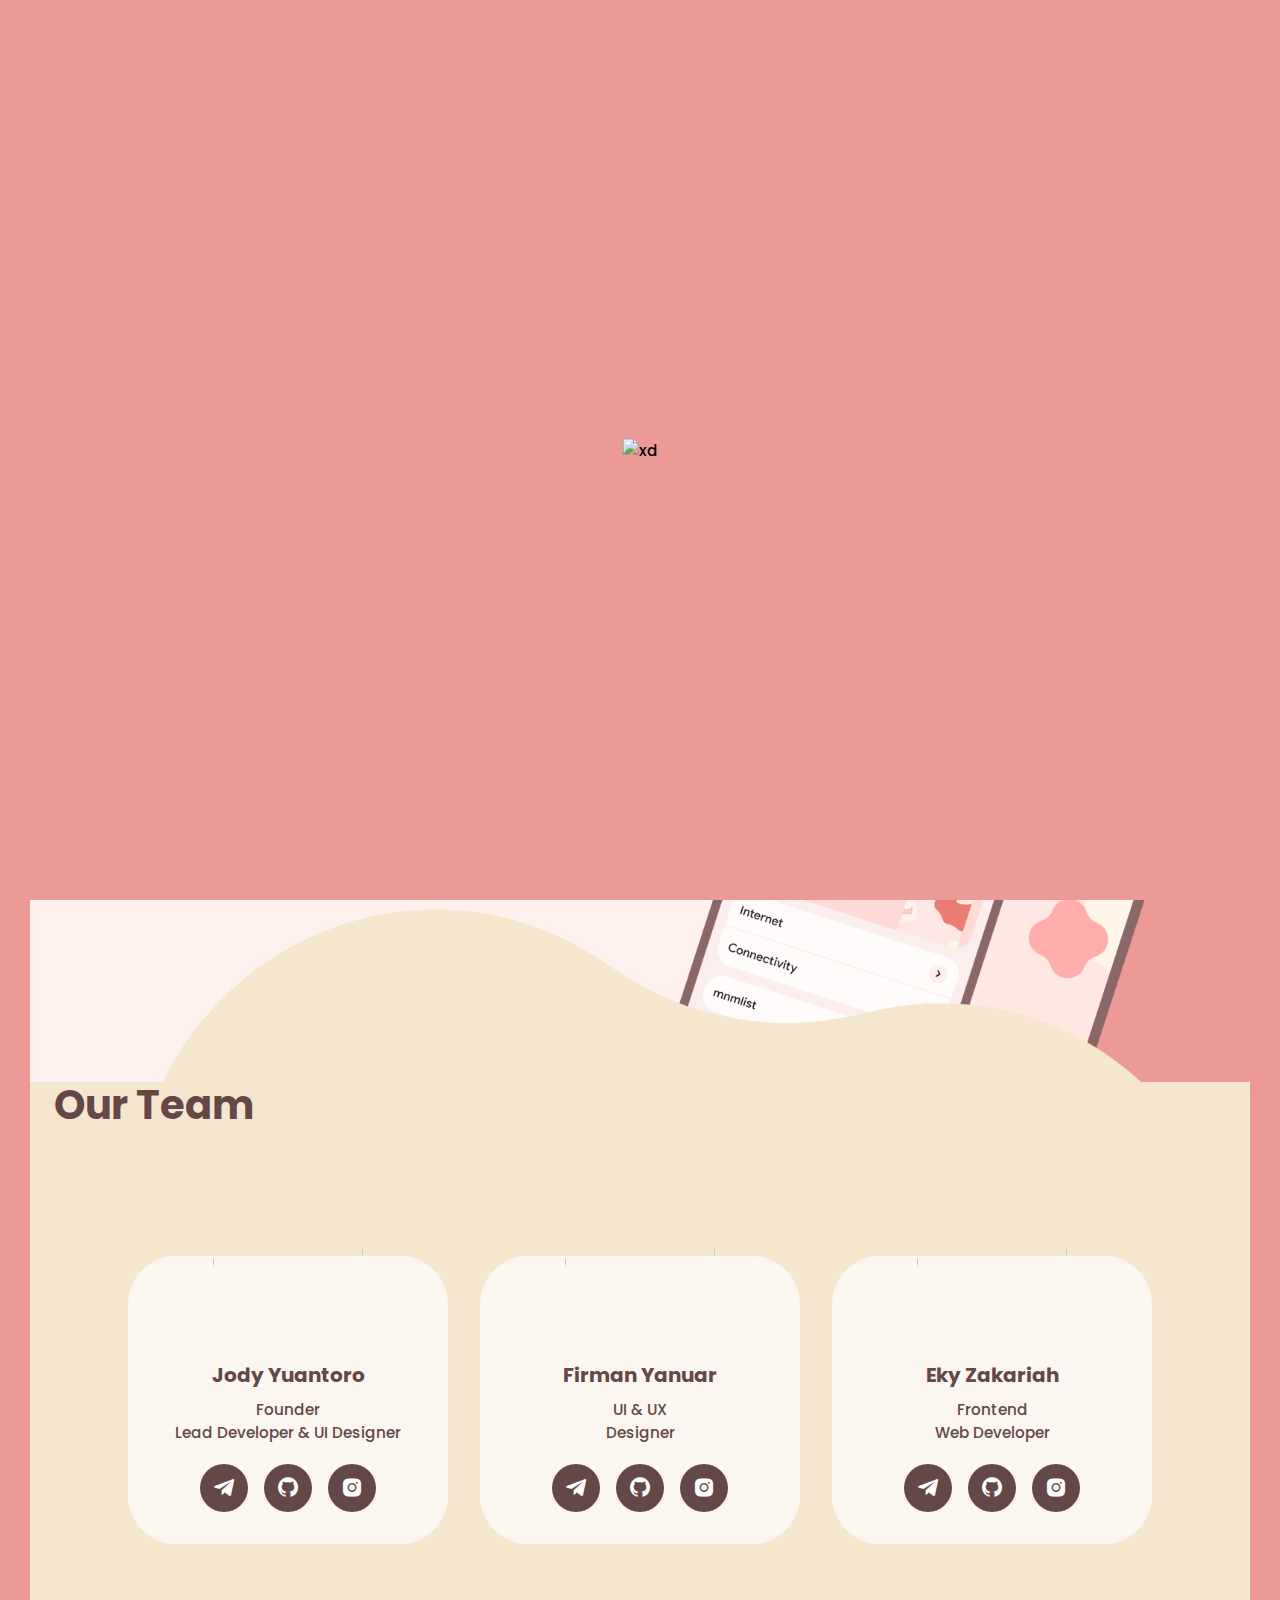
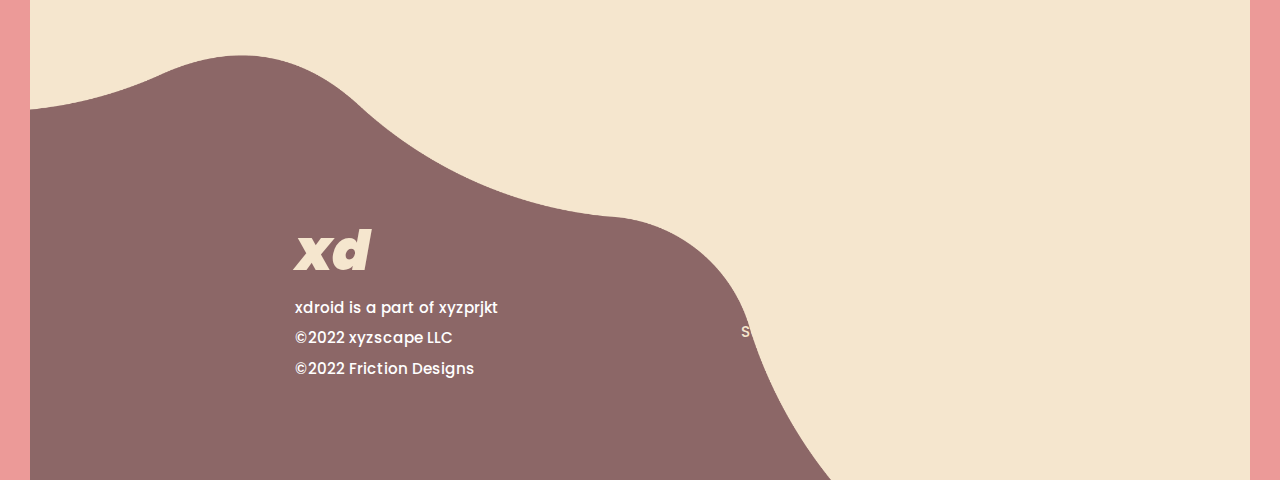
==== commit 570fc902: "xd_site: Add Footer" ====
--- a/index.html
+++ b/index.html
@@ -34,16 +34,14 @@
       <!-- /* =============== BoxIcons =============== */ -->
       <link href="https://unpkg.com/boxicons@2.1.2/css/boxicons.min.css" rel="stylesheet" />
 
-      <!-- /* =============== Script =============== */ -->
+      <!-- /* =============== JQuery =============== */ -->
       <script src="https://code.jquery.com/jquery-3.6.0.js" integrity="sha256-H+K7U5CnXl1h5ywQfKtSj8PCmoN9aaq30gDh27Xc0jk=" crossorigin="anonymous"></script>
-      <script src="https://unpkg.com/@lottiefiles/lottie-player@latest/dist/lottie-player.js"></script>
-
    </head>
    <body>
       <div class="wrapper-container" id="wrapper-container">
          <div class="preloader">
             <div class="loading-bar">
-               <lottie-player src="/assets/img/preloading-logo.json" loop autoplay />
+               <img src="assets/img/preloading-logo.png" alt="xd" />
             </div>
          </div>
 
--- a/assets/css/style.css
+++ b/assets/css/style.css
@@ -8,14 +8,12 @@
 }
 
 :root {
-   --header-height: 5rem;
-   --normal-font-size: 1.15rem;
-}
-
-@media screen and (max-width: 540px) {
+   --header-height: 4rem;
+}
+
+@media screen and (min-width: 540px) {
    :root {
-      --header-height: 4rem;
-      --normal-font-size: 0.85rem;
+      --normal-font-size: 0.95rem;
    }
 }
 
@@ -26,12 +24,6 @@
    --white-text-color: #ffffff;
    --about-text-color: #644747;
    --team-text-color: #644747;
-}
-
-:root {
-   --z-front: 100;
-   --z-normal: 10;
-   --z-back: -100;
 }
 
 /* =============== Loader =============== */
@@ -44,6 +36,7 @@
    z-index: 9999;
    background-color: var(--body-color);
 }
+
 .preloader .loading-bar {
    position: absolute;
    left: 50%;
@@ -66,6 +59,7 @@
 
 body {
    font-family: var(--body-font);
+   font-size: var(--normal-font-size);
    font-weight: 500;
    background-color: var(--body-color);
 }
@@ -86,11 +80,19 @@
 }
 
 /* =============== Layout =============== */
+.wrapper-container {
+   max-width: 1220px;
+   overflow: hidden;
+}
+
 .grid {
    display: grid;
-   max-width: 1200px;
    grid-template-columns: 100%;
-   padding: 0 1.7rem;
+   padding: 0 1.5rem;
+}
+
+.section {
+   padding-top: var(--header-height);
 }
 
 .section-title {
@@ -98,14 +100,21 @@
    line-height: 1.15;
 }
 
+@media screen and (min-width: 540px) {
+   .section-title {
+      font-size: 2.25rem;
+   }
+}
+
 /* =============== NavBar =============== */
 header {
    width: 100%;
-   z-index: var(--z-front);
+   z-index: 1000;
+   position: relative;
 }
 
 .nav {
-   height: 5rem;
+   height: var(--header-height);
    display: flex;
    justify-content: space-between;
    align-items: center;
@@ -135,7 +144,7 @@
       border-radius: 2rem;
       opacity: 0;
       visibility: hidden;
-      z-index: var(--z-front);
+      z-index: 1000;
    }
 
    .nav-link::after {
@@ -195,37 +204,34 @@
 }
 
 /* =============== Intro =============== */
+.intro-bg {
+   position: absolute;
+   width: 330px;
+   top: 50%;
+   right: 50%;
+   transform: translate(50%, -2.5%);
+   z-index: -100;
+}
+
 .intro {
-   padding-bottom: var(--header-height);
-   color: var(--white-text-color);
-}
-
-.intro-content {
-   padding-top: var(--header-height);
+   color: var(--white-text-color);
+}
+
+.intro-container {
+   padding-bottom: calc(5.5 * var(--header-height));
 }
 
 .intro-title {
-   width: 90%;
-   font-size: 1.85rem;
+   width: 85%;
    margin-bottom: 1rem;
 }
 
-.intro-text {
-   color: var(--white-text-color);
-   font-size: var(--normal-font-size);
-}
-
-.intro-top {
-   margin-bottom: 2.5rem;
-}
-
-.intro-bottom {
-   max-width: max-content;
+.intro-bottom-content {
+   margin-top: 2.5rem;
 }
 
 .intro-btn {
    background-color: var(--white-text-color);
-   font-size: var(--normal-font-size);
    color: var(--body-color);
    padding: 0.75rem 2rem;
    border-radius: 3rem;
@@ -234,63 +240,68 @@
 
 /* =============== About =============== */
 .about {
+   margin-top: var(--header-height);
+   padding-bottom: var(--header-height);
    position: relative;
    color: var(--about-text-color);
-   overflow: hidden;
-}
-
-.about-content {
-   margin-top: calc(2.5 * var(--header-height));
-   background-color: var(--about-color);
-}
-
-.about-text {
-   color: var(--about-text-color);
-   font-size: var(--normal-font-size);
 }
 
 .about-bg {
    position: absolute;
-   z-index: var(--z-back);
-   width: 860px;
-   left: -180px;
+   width: 940px;
+   top: 0;
+   left: 50%;
+   transform: translateX(-42%);
+   z-index: -100;
+}
+
+.about-container {
+   padding-top: var(--header-height);
 }
 
 .about-title {
    margin-bottom: 2rem;
 }
 
-.about-right-content {
-   margin-top: 2rem;
+.about-content:nth-child(1) {
+   margin-bottom: 2rem;
+}
+
+.about-content:nth-child(2) {
+   position: relative;
+   padding-bottom: calc(6 * var(--header-height));
 }
 
 .about-img {
-   width: 420px;
-   transform: translateX(-80px);
+   position: absolute;
+   width: 380px;
+   top: 0;
+   right: 50%;
+   transform: translateX(45%);
+   z-index: -50;
 }
 
 /* =============== Team =============== */
 .team {
+   position: relative;
+   color: var(--about-text-color);
    background-color: var(--team-color);
-   color: var(--about-text-color);
-}
-
-.team-title {
-   color: var(--team-text-color);
-}
-
-.team-1 {
-   margin-bottom: 8rem;
-}
-
-.team-header-bg {
-   width: 860px;
-   position: absolute;
-   bottom: -720px;
-   left: -300px;
-}
-
-.team-top {
+}
+
+.team-container {
+   padding-top: 0;
+}
+
+.team-bg {
+   position: absolute;
+   width: 640px;
+   top: -7.5%;
+   left: 50%;
+   transform: translateX(-50%);
+   z-index: -50;
+}
+
+.team-content:nth-child(1) {
    margin-bottom: calc(2 * var(--header-height));
 }
 
@@ -326,13 +337,11 @@
 }
 
 .team-card-info {
-   color: var(--team-text-color);
    padding-top: 4.5rem;
    text-align: center;
 }
 
 .team-card-name {
-   color: var(--team-text-color);
    font-size: 1.25rem;
 }
 
@@ -356,6 +365,72 @@
    padding: 0.75rem;
    border-radius: 50%;
    color: var(--white-text-color);
+}
+
+/* =============== Footer =============== */
+.footer {
+   padding-bottom: calc(1.5 * var(--header-height));
+   position: relative;
+   background-color: var(--team-color);
+}
+
+.footer-bg {
+   position: absolute;
+   width: 1720px;
+   bottom: -270%;
+   left: -150%;
+}
+
+.footer-container {
+   position: relative;
+   display: flex;
+   flex-direction: column;
+   padding: 0 1.5rem;
+   gap: 6rem;
+}
+
+.footer-content:nth-child(1) {
+   display: flex;
+   gap: 2rem;
+}
+
+.footer-content:nth-child(2) {
+   color: var(--white-text-color);
+}
+
+.primary-title,
+.discovery-title {
+   margin-bottom: 1rem;
+   color: var(--about-text-color);
+}
+
+.primary-link-list,
+.discovery-link-list {
+   display: flex;
+   flex-direction: column;
+   gap: 0.5rem;
+}
+
+.primary-link,
+.discovery-link {
+   color: var(--about-text-color);
+}
+
+.footer-logo {
+   font-weight: 900;
+   font-size: 3.5rem;
+   font-style: italic;
+   color: var(--team-color);
+   margin-bottom: 0.25rem;
+}
+
+.footer-text-content:nth-child(3) {
+   display: flex;
+   gap: 0.5rem;
+}
+
+.footer-text {
+   line-height: 2;
 }
 
 .scroll-content {
@@ -378,212 +453,210 @@
 
 @media screen and (min-width: 390px) {
    .intro-title {
-      width: 90%;
-   }
-
-   .about-img {
-      transform: translateX(-70px);
-   }
-}
-
-@media screen and (min-width: 412px) {
-   .intro-title {
       width: 80%;
    }
 
    .intro-text {
       width: 90%;
    }
-
-   .intro-img {
-      width: 360px;
-      margin: 0 auto;
-   }
-
-   .about-img {
-      transform: translateX(-45px);
-   }
-
-   .team-card-content {
-      width: 360px;
-      margin: 0 auto;
-   }
-}
-
-@media screen and (min-width: 428px) {
+}
+
+@media screen and (min-width: 414px) {
    .intro-title {
-      width: 80%;
-   }
-
-   .about-img {
-      transform: translateX(-30px);
+      width: 75%;
    }
 
    .about-title {
       width: 90%;
    }
+
+   .team-card {
+      width: 320px;
+      margin: 0 auto;
+   }
+}
+
+@media screen and (min-width: 428px) {
+   .intro-text {
+      width: 85%;
+   }
 }
 
 @media screen and (min-width: 540px) {
-   .intro-title {
-      font-size: 2rem;
-      width: 65%;
-   }
-
    .intro-text {
-      width: 65%;
-   }
-
-   .intro-img {
-      transform: translateX(20px);
+      width: 70%;
+   }
+
+   .intro-bg {
+      width: 360px;
+      top: 50%;
+      right: 40%;
+   }
+
+   .intro-container {
+      padding-bottom: calc(6 * var(--header-height));
    }
 
    .about-bg {
-      width: 250%;
-      left: -300px;
-   }
-
-   .team-header-bg {
-      width: 200%;
-      bottom: -930px;
-      left: -280px;
+      width: 970px;
+      left: 35%;
+   }
+
+   .about-content:nth-child(1) {
+      margin-bottom: 0;
    }
 
    .about-img {
-      width: 440px;
-      transform: translateX(30px);
-   }
-}
-
-@media screen and (min-width: 568px) {
-   .intro-title {
-      width: 70%;
-   }
-}
-
-@media screen and (min-width: 767px) {
+      width: 410px;
+      right: 40%;
+   }
+
+   .team-bg {
+      width: 670px;
+   }
+
+   .footer-bg {
+      width: 1820px;
+      left: -115%;
+      bottom: -277.5%;
+   }
+}
+
+@media screen and (min-width: 768px) {
+   .section {
+      padding-top: calc(1.5 * var(--header-height));
+   }
+
+   .section-title {
+      font-size: 2.5rem;
+   }
+
    .nav-toggle {
       display: none;
    }
 
    .nav-list {
       flex-direction: row;
-      justify-content: flex-end;
+      gap: 2.5rem;
    }
 
    .nav-link-icon {
       display: none;
    }
 
-   .grid {
-      padding: 0 2rem;
-   }
-
-   .section-title {
-      font-size: 2.25rem;
-   }
-
-   .nav-menu {
-      width: 60%;
-   }
-
-   .nav-logo,
-   .nav-toggle {
-      font-size: 2rem;
-   }
-
-   .intro-content {
-      padding-top: var(--header-height);
-      position: relative;
-   }
-
-   .intro-title {
-      width: 50%;
-   }
-
-   .intro-text {
-      width: 60%;
-   }
-
-   .intro-img {
-      position: absolute;
-      width: 480px;
-      top: -50%;
-      right: -50%;
-      transform: translate(-70%, 12.5%);
-      z-index: var(--z-back);
-   }
-
-   .about {
-      padding-bottom: calc(3 * var(--header-height));
-      position: relative;
-   }
-
-   .about-content {
-      grid-template-columns: 75% 25%;
-      background-color: transparent;
-   }
-
-   .about-bg {
-      width: 180%;
-      top: 50px;
-      left: -500px;
-   }
-
-   .about-text {
-      width: 70.5%;
-      text-align: justify;
-   }
-
-   .about-img {
-      position: absolute;
-      width: 510px;
-      top: 120px;
-      right: -45px;
-   }
-
-   .team-header-bg {
-      width: 160%;
-      bottom: -1050px;
-      left: -190px;
-   }
-
-   .scroll-link {
-      font-size: 2.5rem;
-   }
-}
-
-@media screen and (min-width: 800px) {
-   .section-title {
-      font-size: 2.5rem;
+   .intro-bg {
+      width: 550px;
+      top: -8.5%;
+      right: 19%;
+   }
+
+   .intro-container {
+      padding-bottom: 0;
    }
 
    .intro-title {
       width: 55%;
    }
 
+   .intro-text {
+      width: 50%;
+   }
+
+   .about-bg {
+      width: 1280px;
+      top: 5%;
+      left: 10.5%;
+   }
+
+   .about-container {
+      padding-top: calc(1.5 * var(--header-height));
+   }
+
+   .about-content:nth-child(2) {
+      padding-bottom: calc(3 * var(--header-height));
+   }
+
    .about-title {
-      width: 90%;
+      width: 70%;
+   }
+
+   .about-text {
+      width: 45%;
+      text-align: justify;
    }
 
    .about-img {
-      top: 140px;
-      right: -45px;
-   }
-
-   .team-header-bg {
-      bottom: -1105px;
-   }
-}
-
-@media screen and (min-width: 820px) {
-   .team-header-bg {
-      bottom: -1135px;
-   }
-}
-
-@media screen and (min-width: 834px) {
-   .team-header-bg {
-      bottom: -1150px;
-   }
-}
+      width: 610px;
+      top: -170%;
+      right: 22.5%;
+   }
+
+   .team {
+      padding-top: 0;
+      padding-bottom: calc(2.5 * var(--header-height));
+   }
+
+   .team-bg {
+      width: 1200px;
+      top: -27.5%;
+   }
+
+   .team-content:nth-child(1) {
+      margin-bottom: 3.5rem;
+   }
+
+   .team-content:nth-child(2) {
+      padding-top: 4rem;
+      overflow-x: auto;
+      display: flex;
+   }
+
+   .team-card-position:nth-child(2)::-webkit-scrollbar {
+      display: none;
+   }
+
+   .team-card-content {
+      margin: 0 auto;
+      flex-direction: row;
+      gap: 2rem;
+   }
+
+   .footer-bg {
+      bottom: -380%;
+      left: -67.5%;
+   }
+
+   .footer-container {
+      flex-direction: row-reverse;
+      gap: 0;
+      justify-content: space-evenly;
+   }
+
+   .footer-logo {
+      width: max-content;
+      height: max-content;
+      margin-bottom: 0;
+   }
+
+   .primary-title,
+   .discovery-title {
+      margin-bottom: 1rem;
+      color: var(--team-color);
+   }
+
+   .primary-link,
+   .discovery-link {
+      color: var(--team-color);
+   }
+
+   .footer-text-content:nth-child(3) {
+      flex-direction: column;
+      gap: 0;
+   }
+}
+
+@media screen and (min-width: 1280px) {
+   .wrapper-container {
+      margin: 0 auto;
+   }
+}
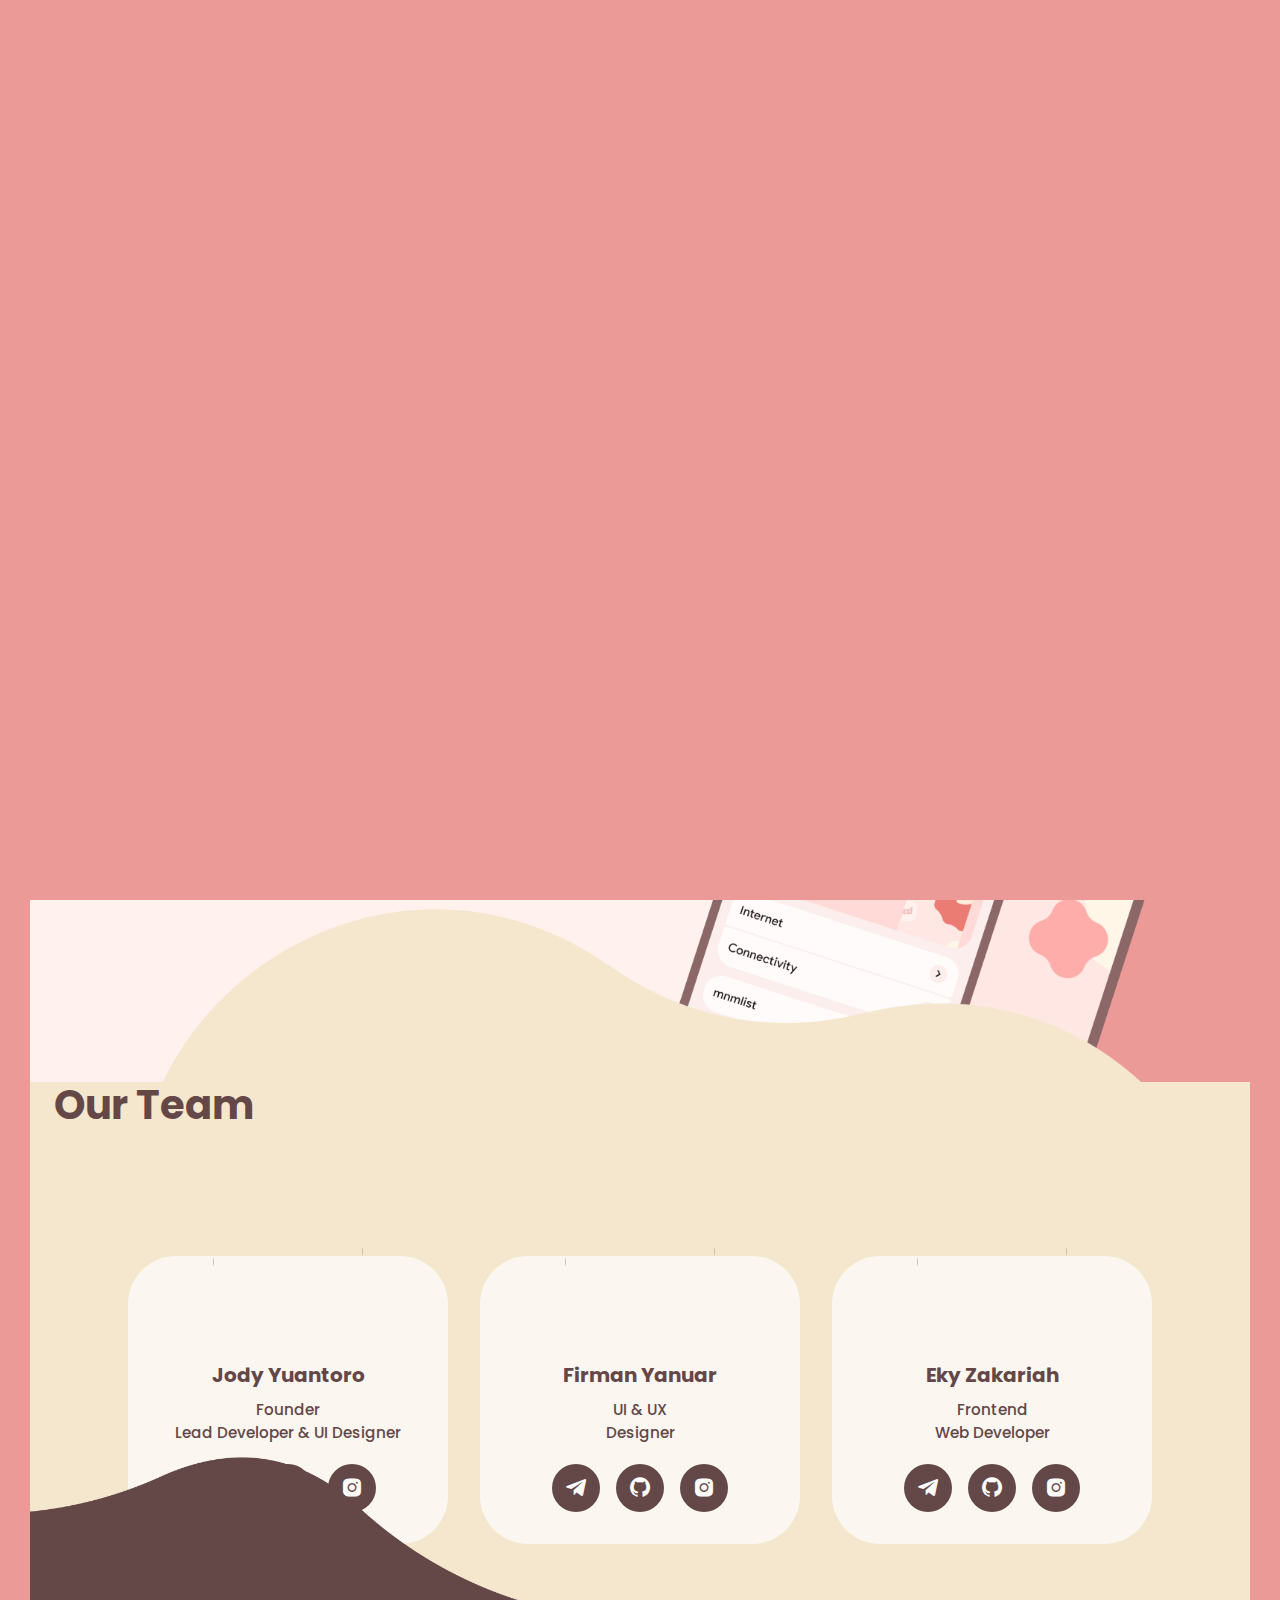
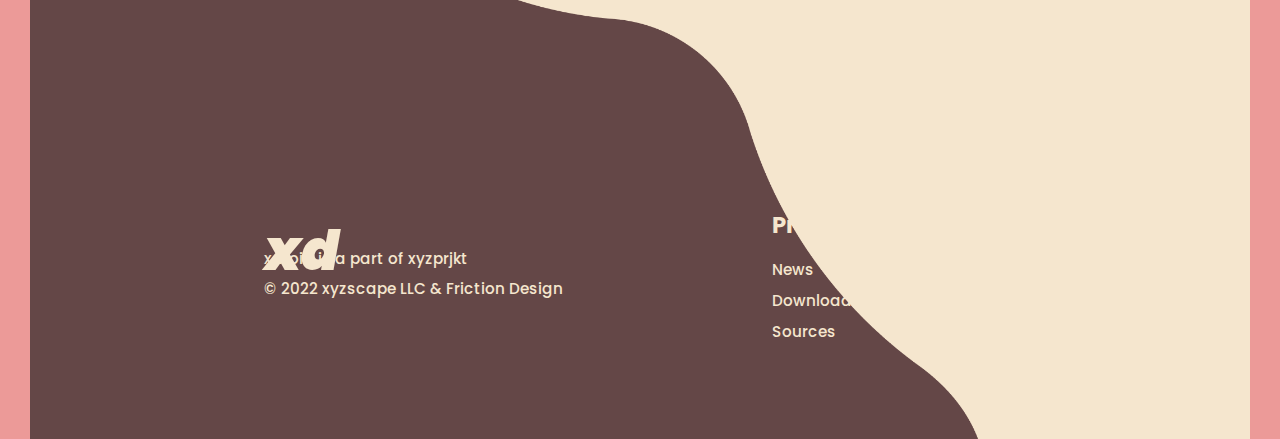
==== commit 4d66c399: "xd_site: Add Footer" ====
--- a/index.html
+++ b/index.html
@@ -34,18 +34,19 @@
       <!-- /* =============== BoxIcons =============== */ -->
       <link href="https://unpkg.com/boxicons@2.1.2/css/boxicons.min.css" rel="stylesheet" />
 
-      <!-- /* =============== JQuery =============== */ -->
+      <!-- /* =============== Script =============== */ -->
       <script src="https://code.jquery.com/jquery-3.6.0.js" integrity="sha256-H+K7U5CnXl1h5ywQfKtSj8PCmoN9aaq30gDh27Xc0jk=" crossorigin="anonymous"></script>
+      <script src="https://unpkg.com/@lottiefiles/lottie-player@latest/dist/lottie-player.js"></script>
+
    </head>
    <body>
       <div class="wrapper-container" id="wrapper-container">
          <div class="preloader">
             <div class="loading-bar">
-               <img src="assets/img/preloading-logo.png" alt="xd" />
+               <lottie-player src="/assets/img/preloading-logo.json" loop autoplay />
             </div>
          </div>
-
-         <!-- /* =============== Header =============== */ -->
+      <!-- /* =============== Header =============== */ -->
          <header id="header">
             <!-- /* =============== NavBar =============== */ -->
             <nav class="nav grid">
@@ -200,8 +201,7 @@
                      <p class="footer-text">xdroid is a part of xyzprjkt</p>
                   </div>
                   <div class="footer-text-content">
-                     <p class="footer-text">©2022 xyzscape LLC</p>
-                     <p class="footer-text">©2022 Friction Designs</p>
+                     <p class="footer-text">© 2022 xyzscape LLC & Friction Design</p>
                   </div>
                </div>
             </div>
--- a/assets/css/style.css
+++ b/assets/css/style.css
@@ -430,6 +430,7 @@
 }
 
 .footer-text {
+   color: #f5e6ce;
    line-height: 2;
 }
 
@@ -633,9 +634,8 @@
    }
 
    .footer-logo {
-      width: max-content;
-      height: max-content;
-      margin-bottom: 0;
+      width: 2rem;
+      height: 2rem;
    }
 
    .primary-title,
